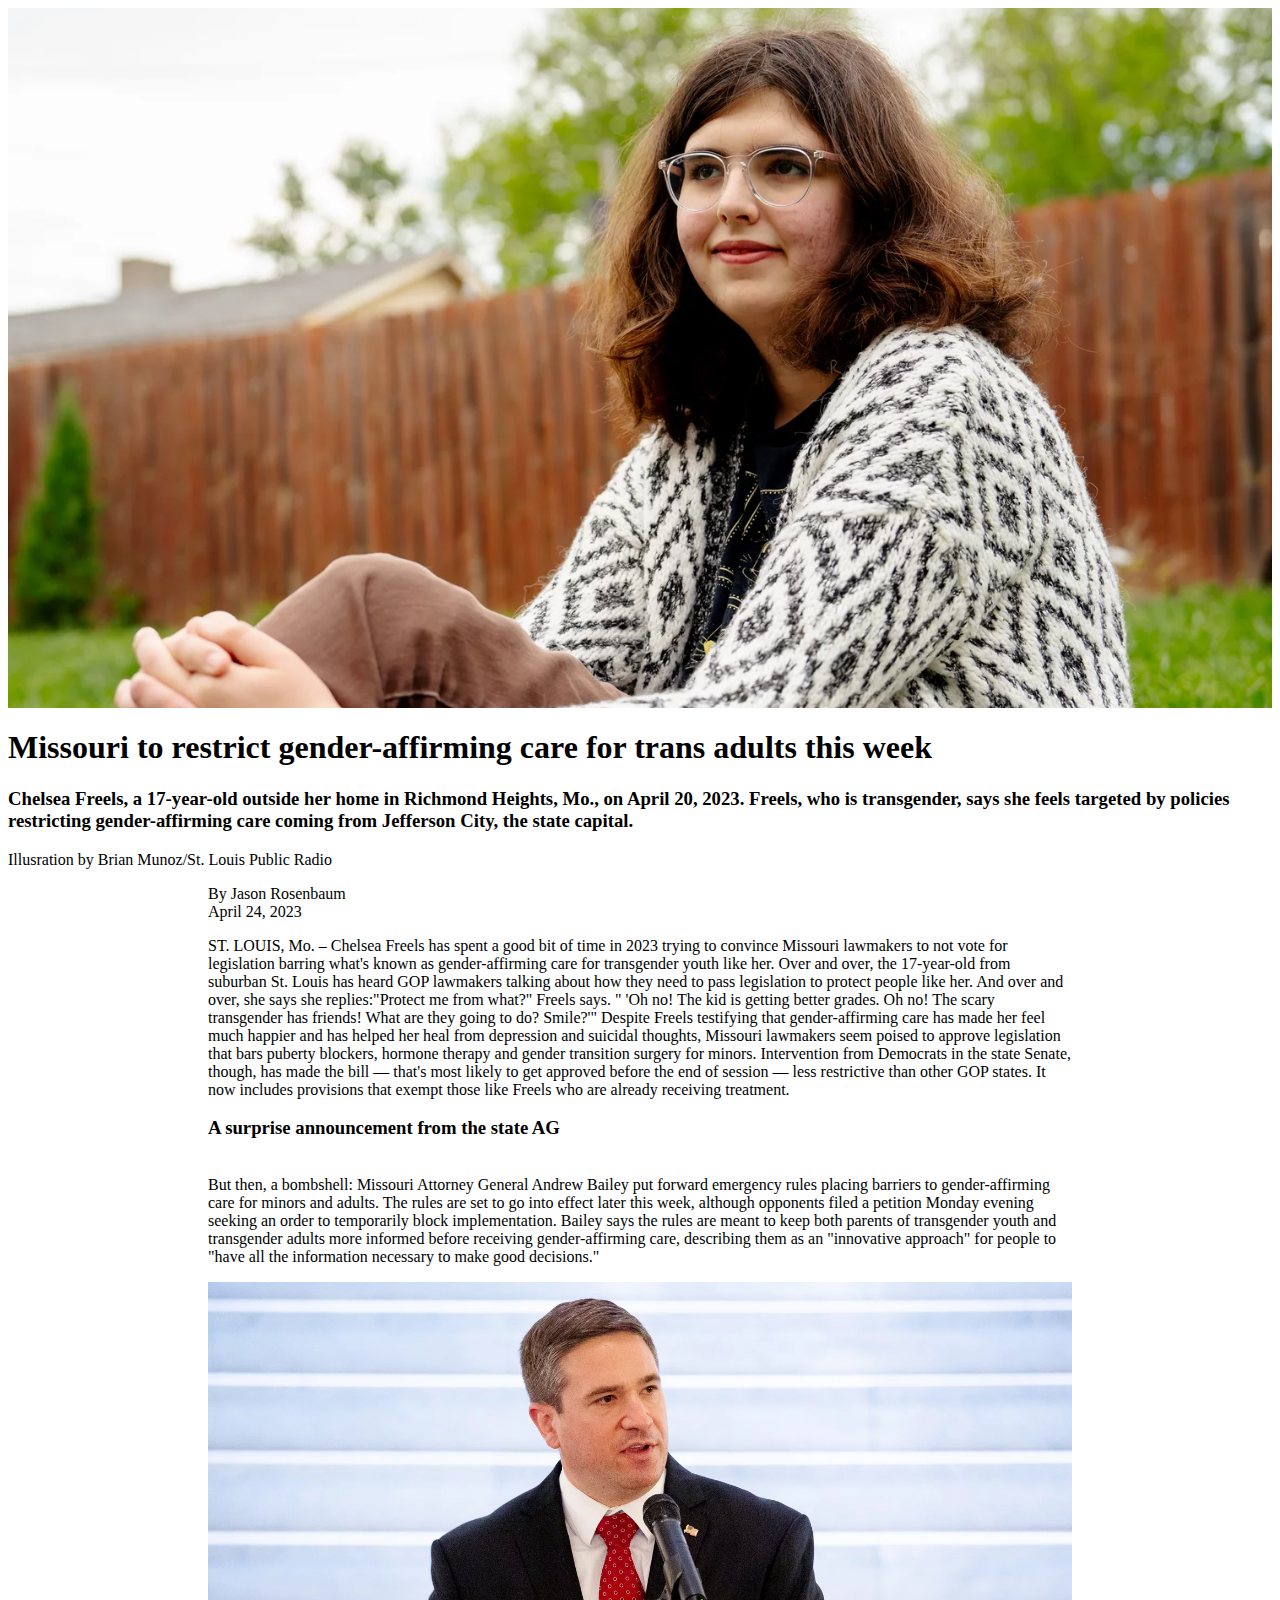
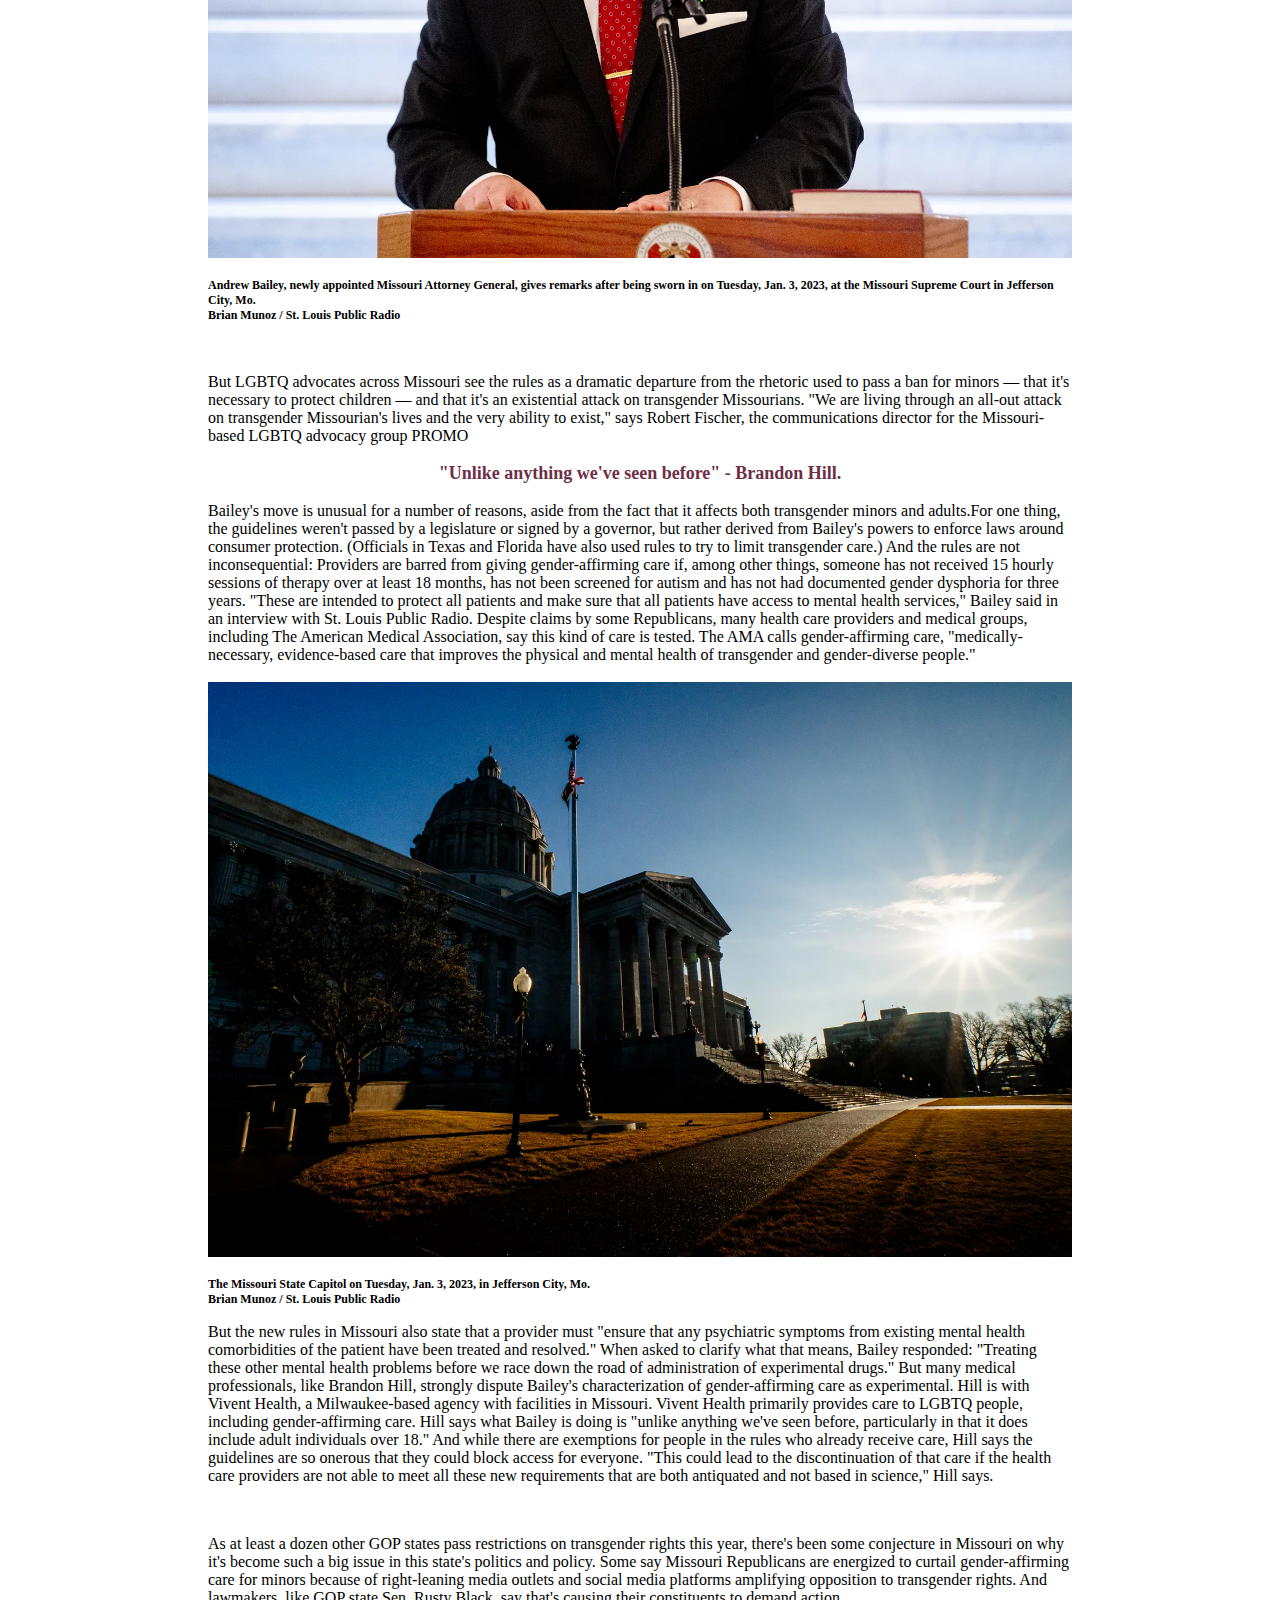
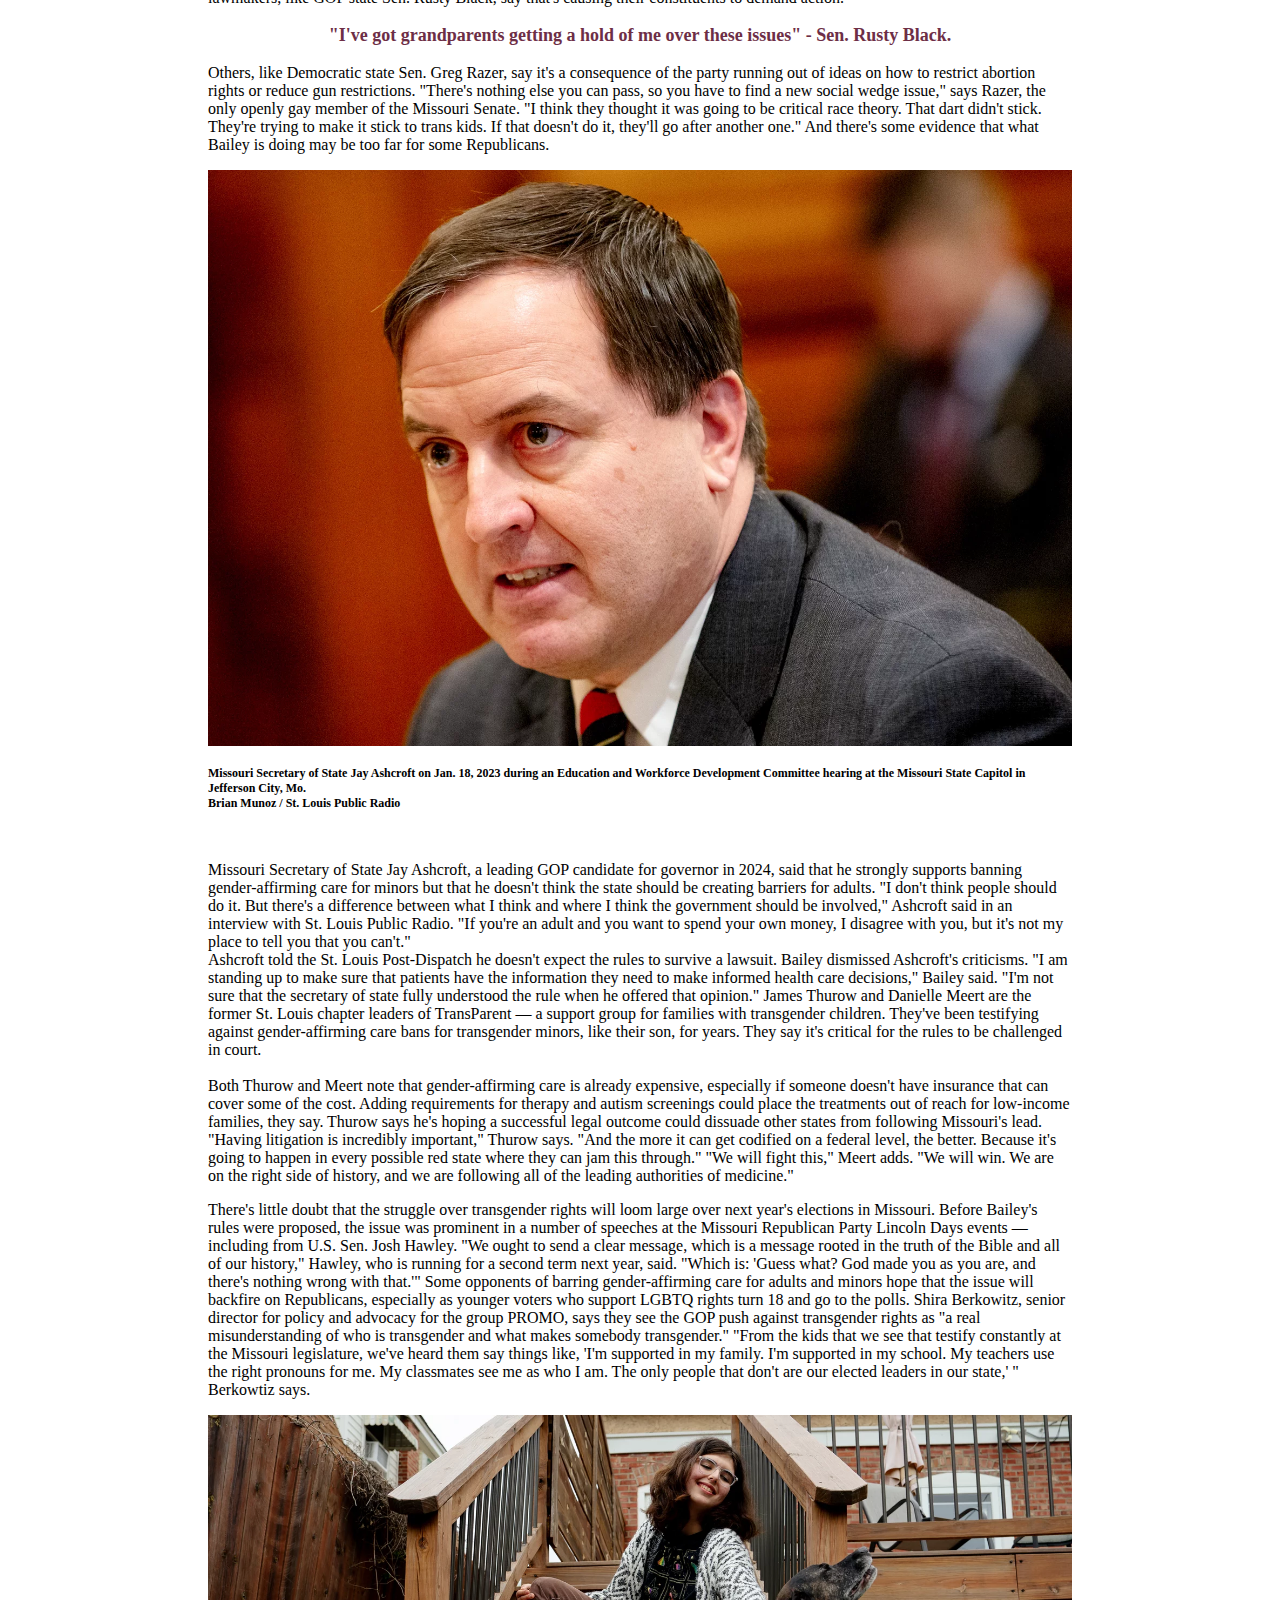
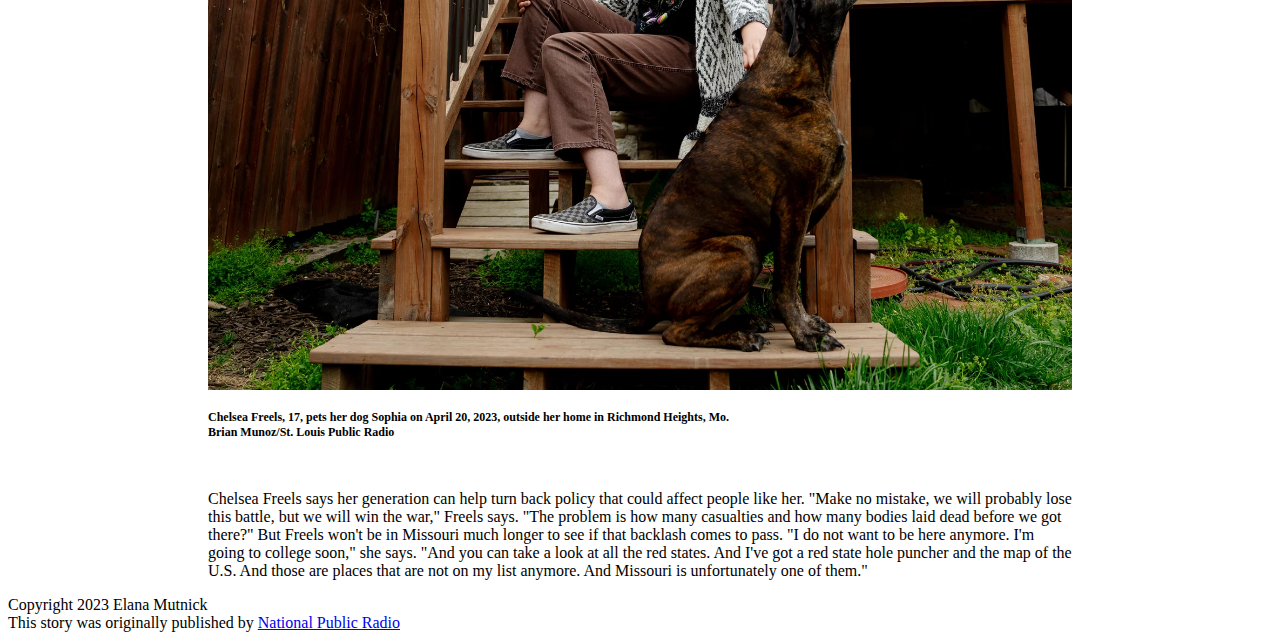
==== final-project/index.html @ 6f14ecc2 "final project" ====
<!DOCTYPE html>
<html lang="en">
    
<head>
<meta charset="utf-8">
<meta name="viewport" content="width=device-width, initial-scale=1, shrink-to-fit=no">
<meta name="description" content="Description here.">
    <title>Elana Mutnick Final Project</title>
    
<!-- Bootstrap CSS and JavaScript -->
<link href="https://cdn.jsdelivr.net/npm/bootstrap@5.0.1/dist/css/bootstrap.min.css" rel="stylesheet" integrity="sha384-+0n0xVW2eSR5OomGNYDnhzAbDsOXxcvSN1TPprVMTNDbiYZCxYbOOl7+AMvyTG2x" crossorigin="anonymous">
<script src="https://cdn.jsdelivr.net/npm/bootstrap@5.0.1/dist/js/bootstrap.bundle.min.js" integrity="sha384-gtEjrD/SeCtmISkJkNUaaKMoLD0//ElJ19smozuHV6z3Iehds+3Ulb9Bn9Plx0x4" crossorigin="anonymous"></script>
<link rel="stylesheet" href="https://cdn.jsdelivr.net/npm/bootstrap-icons@1.5.0/font/bootstrap-icons.css">

<!--Google font/s here-->
<link rel="preconnect" href="https://fonts.googleapis.com">
<link rel="preconnect" href="https://fonts.gstatic.com" crossorigin>
<link href="https://fonts.googleapis.com/css2?family=Montserrat:wght@300&display=swap" rel="stylesheet">
    
<link href="style.css" rel="stylesheet">	

</head>
    
<body>

<div class="container-fluid">
	<div class="col">
		<div class="parallax"></div>
		<div class="headline">
	<h1>Missouri to restrict gender-affirming care for trans adults this week</h1>
	<h3>Chelsea Freels, a 17-year-old outside her home in Richmond Heights, Mo., on April 20, 2023. Freels, who is transgender, says she feels targeted by policies restricting gender-affirming care coming from Jefferson City, the state capital.</h3>	
		</div>
		<p class="leadimagecaption">Illusration by Brian Munoz/St. Louis Public Radio</p>
	</div>
</div>
<div class="container content">
   <div class="row">
       <div class="col">
		   <p class="byline">By Jason Rosenbaum<br>April 24, 2023</p>
		   <p>ST. LOUIS, Mo. – Chelsea Freels has spent a good bit of time in 2023 trying to convince Missouri lawmakers to not vote for legislation barring what's known as gender-affirming care for transgender youth like her. Over and over, the 17-year-old from suburban St. Louis has heard GOP lawmakers talking about how they need to pass legislation to protect people like her. And over and over, she says she replies:"Protect me from what?" Freels says. " 'Oh no! The kid is getting better grades. Oh no! The scary transgender has friends! What are they going to do? Smile?'" Despite Freels testifying that gender-affirming care has made her feel much happier and has helped her heal from depression and suicidal thoughts, Missouri lawmakers seem poised to approve legislation that bars puberty blockers, hormone therapy and gender transition surgery for minors. Intervention from Democrats in the state Senate, though, has made the bill — that's most likely to get approved before the end of session — less restrictive than other GOP states. It now includes provisions that exempt those like Freels who are already receiving treatment.
		   </p>
		   <h3>A surprise announcement from the state AG</h3>
		   <p><br>But then, a bombshell: Missouri Attorney General Andrew Bailey put forward emergency rules placing barriers to gender-affirming care for minors and adults. The rules are set to go into effect later this week, although opponents filed a petition Monday evening seeking an order to temporarily block implementation. Bailey says the rules are meant to keep both parents of transgender youth and transgender adults more informed before receiving gender-affirming care, describing them as an "innovative approach" for people to "have all the information necessary to make good decisions."</p>
		   	<img src="andrew%20bailey.webp" alt="andrew bailey" class="andrewbailey">
			<h4>Andrew Bailey, newly appointed Missouri Attorney General, gives remarks after being sworn in on Tuesday, Jan. 3, 2023, at the Missouri Supreme Court in Jefferson City, Mo.<br>Brian Munoz / St. Louis Public Radio</h4>
		   <br>
		   <p>
		   But LGBTQ advocates across Missouri see the rules as a dramatic departure from the rhetoric used to pass a ban for minors — that it's necessary to protect children — and that it's an existential attack on transgender Missourians. "We are living through an all-out attack on transgender Missourian's lives and the very ability to exist," says Robert Fischer, the communications director for the Missouri-based LGBTQ advocacy group PROMO</p>
	   </div>
	</div>
	<div class="row">
		<div class="col-sm-8">
			<p class="pullquote">
				"Unlike anything we've seen before" - Brandon Hill.
			</p>
		</div>
	</div>
	<div class="row">
	<div class="col">
			Bailey's move is unusual for a number of reasons, aside from the fact that it affects both transgender minors and adults.For one thing, the guidelines weren't passed by a legislature or signed by a governor, but rather derived from Bailey's powers to enforce laws around consumer protection. (Officials in Texas and Florida have also used rules to try to limit transgender care.) And the rules are not inconsequential: Providers are barred from giving gender-affirming care if, among other things, someone has not received 15 hourly sessions of therapy over at least 18 months, has not been screened for autism and has not had documented gender dysphoria for three years. "These are intended to protect all patients and make sure that all patients have access to mental health services," Bailey said in an interview with St. Louis Public Radio. Despite claims by some Republicans, many health care providers and medical groups, including The American Medical Association, say this kind of care is tested. The AMA calls gender-affirming care, "medically-necessary, evidence-based care that improves the physical and mental health of transgender and gender-diverse people."<br><br>
		   	<img src="Missouri%20state%20capital.webp" alt="state capital" class="statecapital">
		   <h4>
			  The Missouri State Capitol on Tuesday, Jan. 3, 2023, in Jefferson City, Mo.<br>Brian Munoz / St. Louis Public Radio
		   </h4>
		   	<p>
		   But the new rules in Missouri also state that a provider must "ensure that any psychiatric symptoms from existing mental health comorbidities of the patient have been treated and resolved." When asked to clarify what that means, Bailey responded: "Treating these other mental health problems before we race down the road of administration of experimental drugs." But many medical professionals, like Brandon Hill, strongly dispute Bailey's characterization of gender-affirming care as experimental. Hill is with Vivent Health, a Milwaukee-based agency with facilities in Missouri. Vivent Health primarily provides care to LGBTQ people, including gender-affirming care. Hill says what Bailey is doing is "unlike anything we've seen before, particularly in that it does include adult individuals over 18." And while there are exemptions for people in the rules who already receive care, Hill says the guidelines are so onerous that they could block access for everyone. "This could lead to the discontinuation of that care if the health care providers are not able to meet all these new requirements that are both antiquated and not based in science," Hill says.
		   </p>
		   <br>
		   <p>
		   As at least a dozen other GOP states pass restrictions on transgender rights this year, there's been some conjecture in Missouri on why it's become such a big issue in this state's politics and policy. Some say Missouri Republicans are energized to curtail gender-affirming care for minors because of right-leaning media outlets and social media platforms amplifying opposition to transgender rights. And lawmakers, like GOP state Sen. Rusty Black, say that's causing their constituents to demand action.
		   </p>
		</div>
	</div>
		   <div class="row">
				<div class="col-sm-8">
					<p class="pullquote">
						"I've got grandparents getting a hold of me over these issues" - Sen. Rusty Black.
					</p>
				</div>
			</div>
	<div class="row">
	<div class="col">
		   <p>Others, like Democratic state Sen. Greg Razer, say it's a consequence of the party running out of ideas on how to restrict abortion rights or reduce gun restrictions. "There's nothing else you can pass, so you have to find a new social wedge issue," says Razer, the only openly gay member of the Missouri Senate. "I think they thought it was going to be critical race theory. That dart didn't stick. They're trying to make it stick to trans kids. If that doesn't do it, they'll go after another one." And there's some evidence that what Bailey is doing may be too far for some Republicans.</p>
		   	<img src="secretary%20of%20state.webp" alt="secretary of state" class="secretaryofstate">
		   <h4>
			  Missouri Secretary of State Jay Ashcroft on Jan. 18, 2023 during an Education and Workforce Development Committee hearing at the Missouri State Capitol in Jefferson City, Mo. <br>Brian Munoz / St. Louis Public Radio</h4>
		   <br>
			   <p>
				   Missouri Secretary of State Jay Ashcroft, a leading GOP candidate for governor in 2024, said that he strongly supports banning gender-affirming care for minors but that he doesn't think the state should be creating barriers for adults.

"I don't think people should do it. But there's a difference between what I think and where I think the government should be involved," Ashcroft said in an interview with St. Louis Public Radio. "If you're an adult and you want to spend your own money, I disagree with you, but it's not my place to tell you that you can't."<br>

Ashcroft told the St. Louis Post-Dispatch he doesn't expect the rules to survive a lawsuit. Bailey dismissed Ashcroft's criticisms.

"I am standing up to make sure that patients have the information they need to make informed health care decisions," Bailey said. "I'm not sure that the secretary of state fully understood the rule when he offered that opinion."

James Thurow and Danielle Meert are the former St. Louis chapter leaders of TransParent — a support group for families with transgender children. They've been testifying against gender-affirming care bans for transgender minors, like their son, for years. They say it's critical for the rules to be challenged in court. <br><br>Both Thurow and Meert note that gender-affirming care is already expensive, especially if someone doesn't have insurance that can cover some of the cost. Adding requirements for therapy and autism screenings could place the treatments out of reach for low-income families, they say.

Thurow says he's hoping a successful legal outcome could dissuade other states from following Missouri's lead.

"Having litigation is incredibly important," Thurow says. "And the more it can get codified on a federal level, the better. Because it's going to happen in every possible red state where they can jam this through."

"We will fight this," Meert adds. "We will win. We are on the right side of history, and we are following all of the leading authorities of medicine."	   
			   </p>
		   <div class="flourish-embed" data-src="story/1906263"><script src="https://public.flourish.studio/resources/embed.js"></script></div>
		   
		   <p>There's little doubt that the struggle over transgender rights will loom large over next year's elections in Missouri. Before Bailey's rules were proposed, the issue was prominent in a number of speeches at the Missouri Republican Party Lincoln Days events — including from U.S. Sen. Josh Hawley.

"We ought to send a clear message, which is a message rooted in the truth of the Bible and all of our history," Hawley, who is running for a second term next year, said. "Which is: 'Guess what? God made you as you are, and there's nothing wrong with that.'"

Some opponents of barring gender-affirming care for adults and minors hope that the issue will backfire on Republicans, especially as younger voters who support LGBTQ rights turn 18 and go to the polls.

Shira Berkowitz, senior director for policy and advocacy for the group PROMO, says they see the GOP push against transgender rights as "a real misunderstanding of who is transgender and what makes somebody transgender."

"From the kids that we see that testify constantly at the Missouri legislature, we've heard them say things like, 'I'm supported in my family. I'm supported in my school. My teachers use the right pronouns for me. My classmates see me as who I am. The only people that don't are our elected leaders in our state,' " Berkowtiz says.</p>
		   <img src="final%20photo.webp" alt="final photo" class="finalphoto">
		   <h4>
			  Chelsea Freels, 17, pets her dog Sophia on April 20, 2023, outside her home in Richmond Heights, Mo.<br>Brian Munoz/St. Louis Public Radio</h4>
		   <br>
		 <p>Chelsea Freels says her generation can help turn back policy that could affect people like her.

"Make no mistake, we will probably lose this battle, but we will win the war," Freels says. "The problem is how many casualties and how many bodies laid dead before we got there?"

But Freels won't be in Missouri much longer to see if that backlash comes to pass.

"I do not want to be here anymore. I'm going to college soon," she says. "And you can take a look at all the red states. And I've got a red state hole puncher and the map of the U.S. And those are places that are not on my list anymore. And Missouri is unfortunately one of them."</p>
		</div>
	</div>
	</div>
    <div class="container-fluid">
		<div class="row">
			<div class="footer">
				Copyright 2023 Elana Mutnick
				<br>
				This story was originally published by <a href="https://www.npr.org/2023/04/24/1171293057/missouri-attorney-general-transgender-adults-gender-affirming-health-care">National Public Radio</a>
			</div>
		</div>   
	</div>
	
</body>
    
</html>
---- final-project/style.css ----
h3 {
	font-weight:bold;
}
h4 {
	font-size: 12px;
}
.pullquote {
	font-size:18px;
	color:#6D2E46;
	text-align: center;
	font-weight:bold;
}
img {
	width:100%;
}
.content {
	padding:0px 200px 0px 200px;
}
.parallax {
  background-image: url(lead.webp);
  min-height: 700px;
  background-attachment: fixed;
  background-position: center;
  background-repeat: no-repeat;
  background-size: cover;
}
.headline {
	background:rgba(0, 213, 226, 0);
}
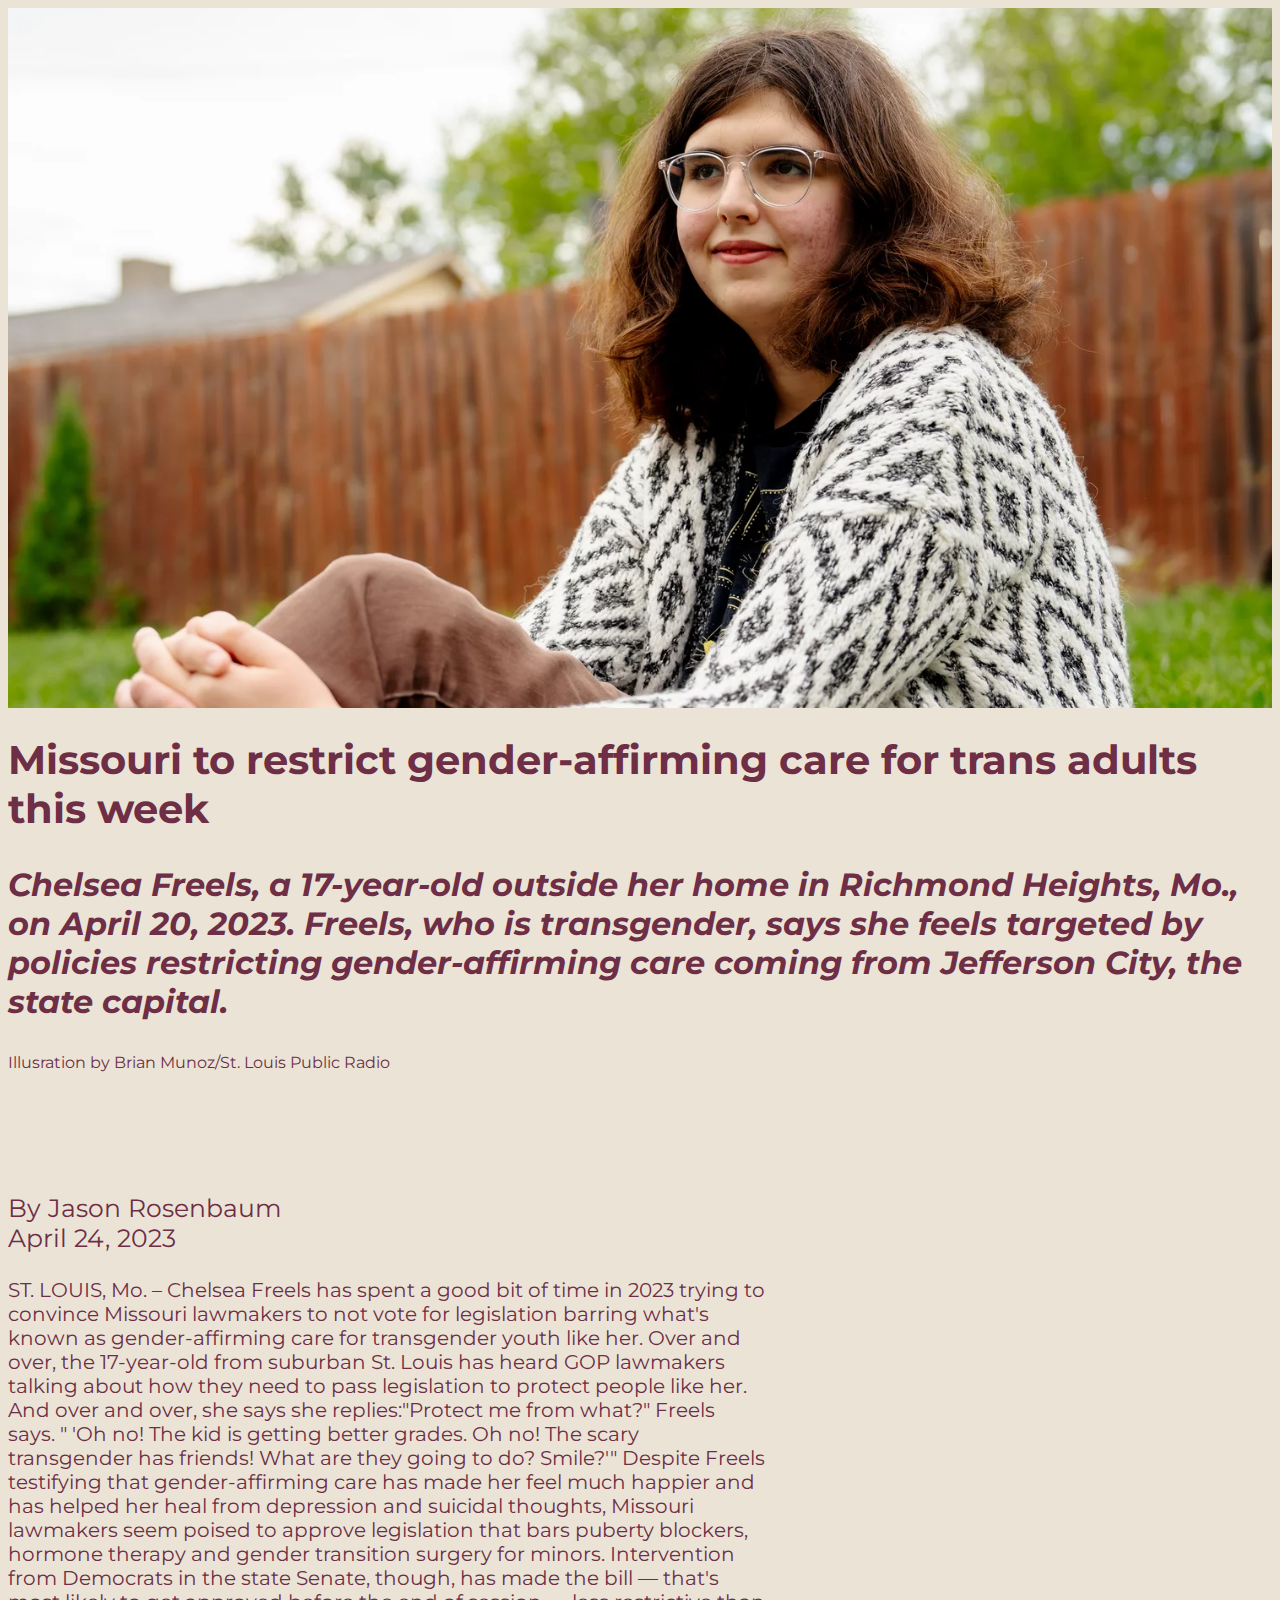
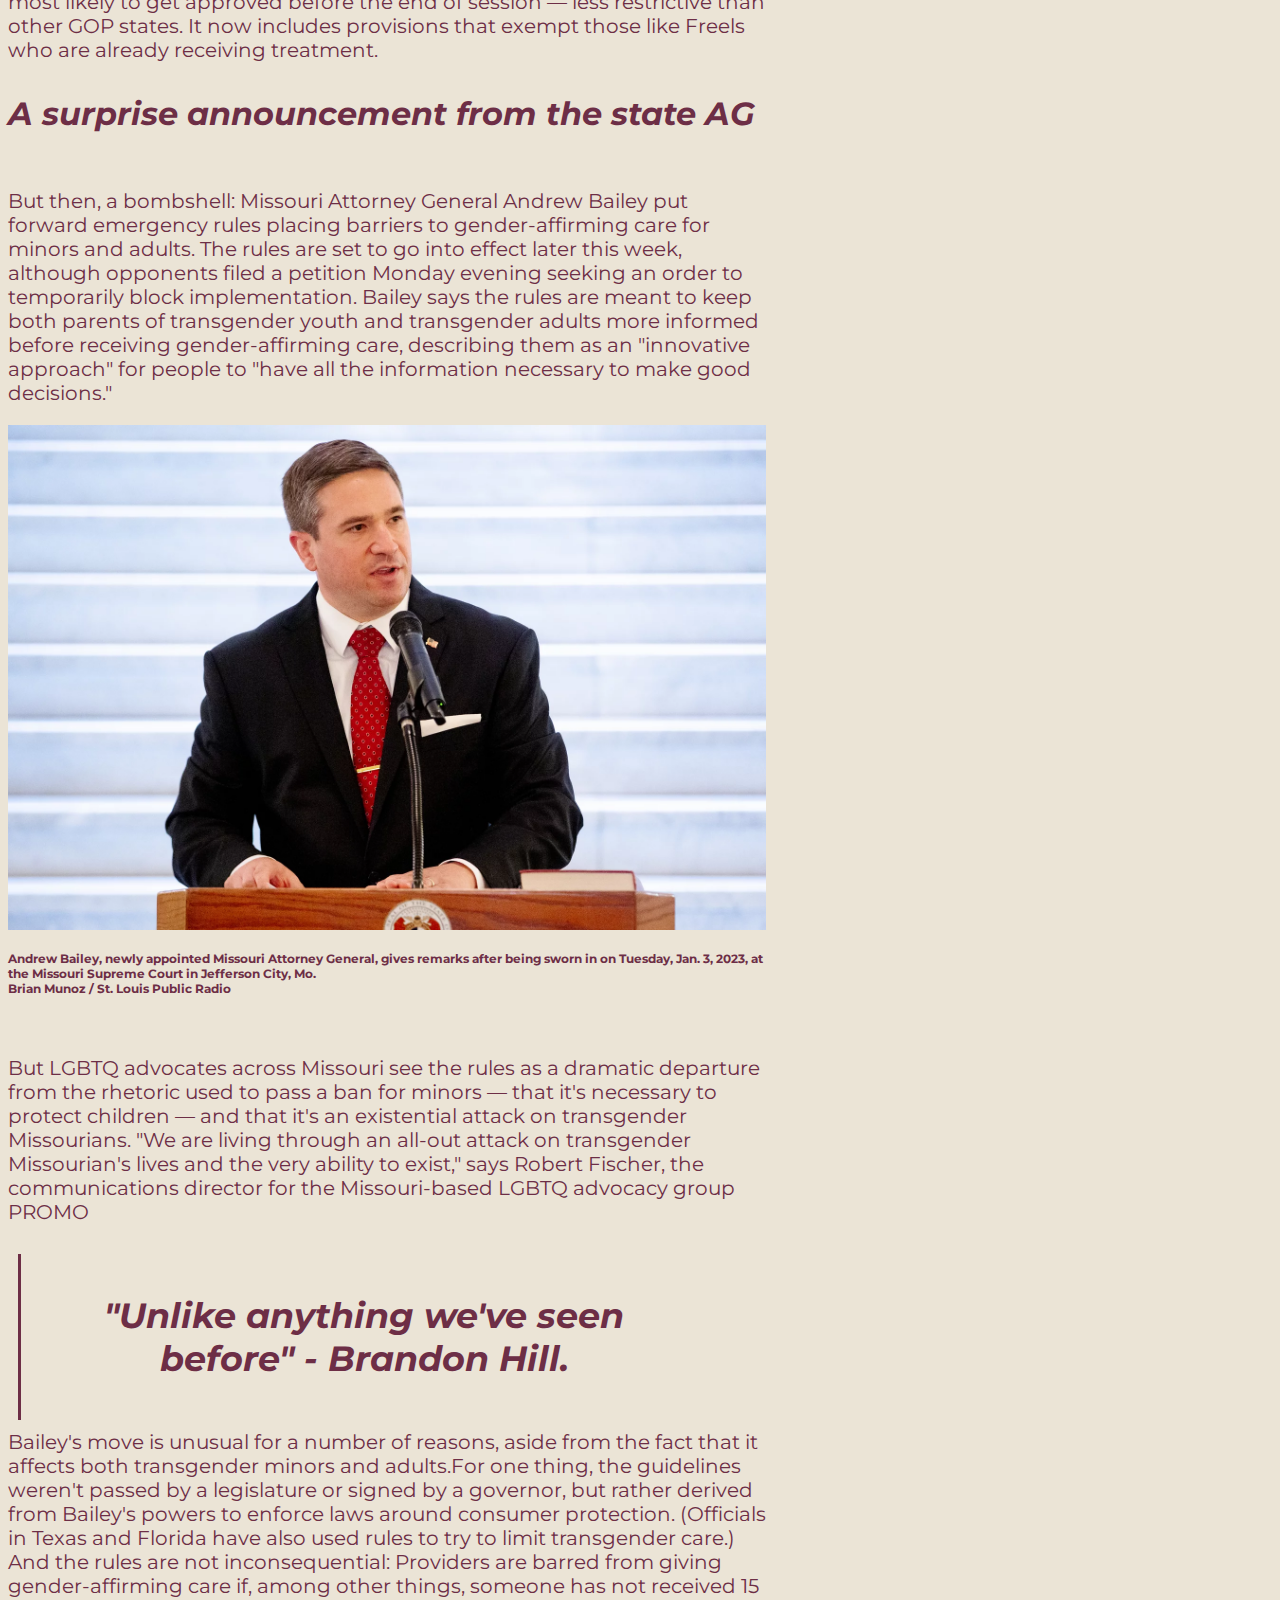
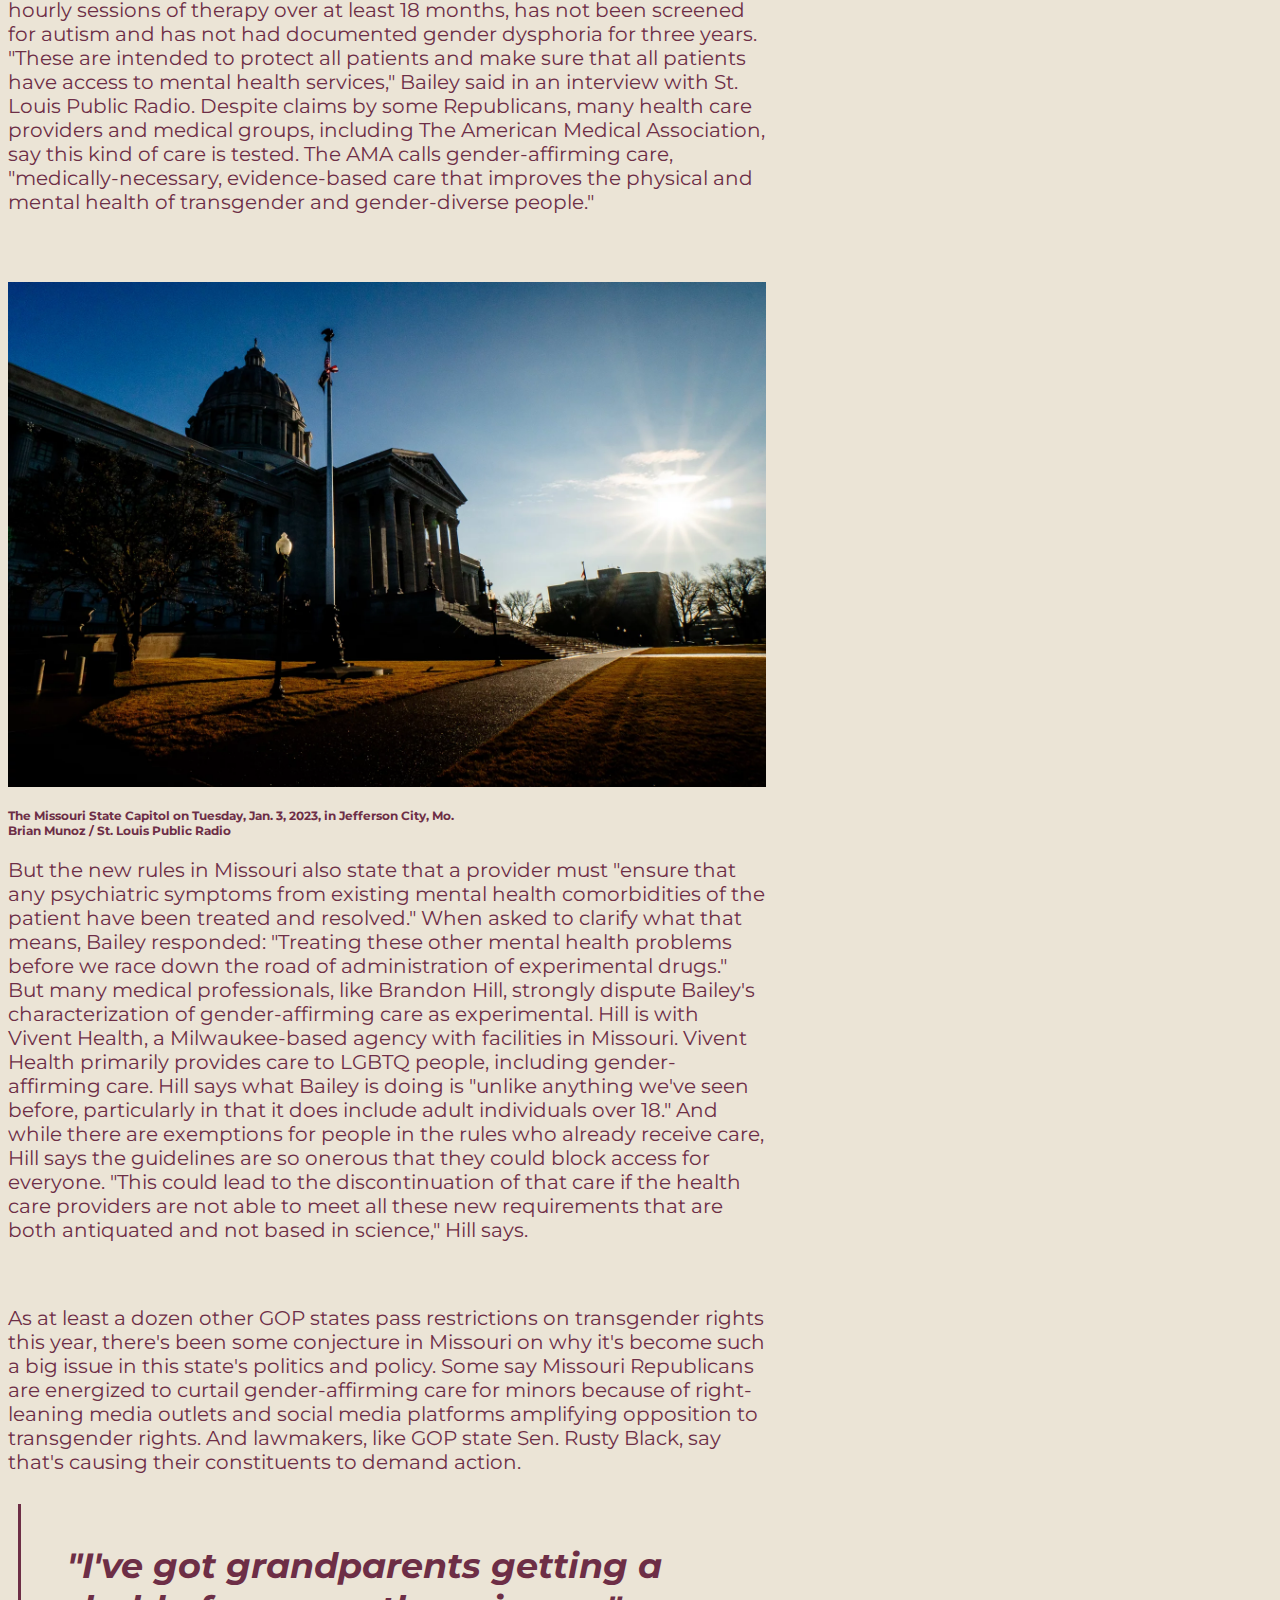
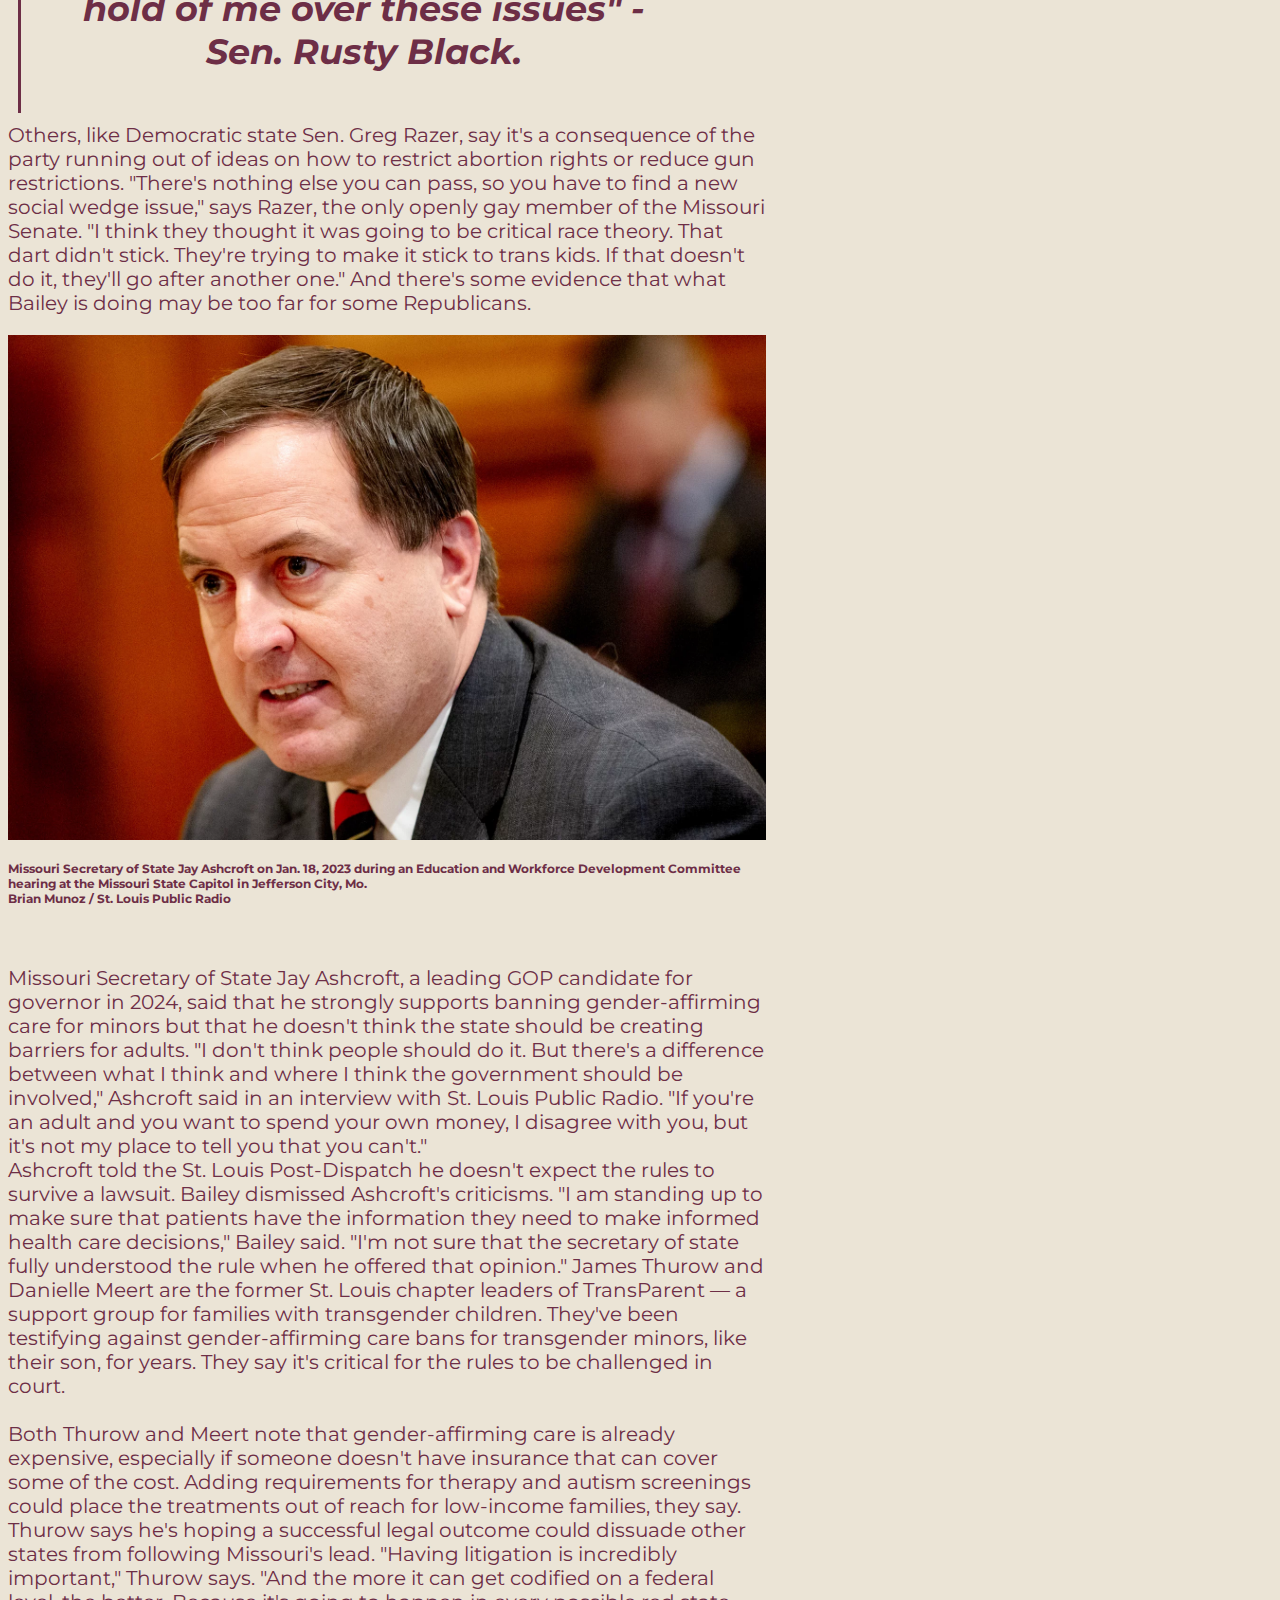
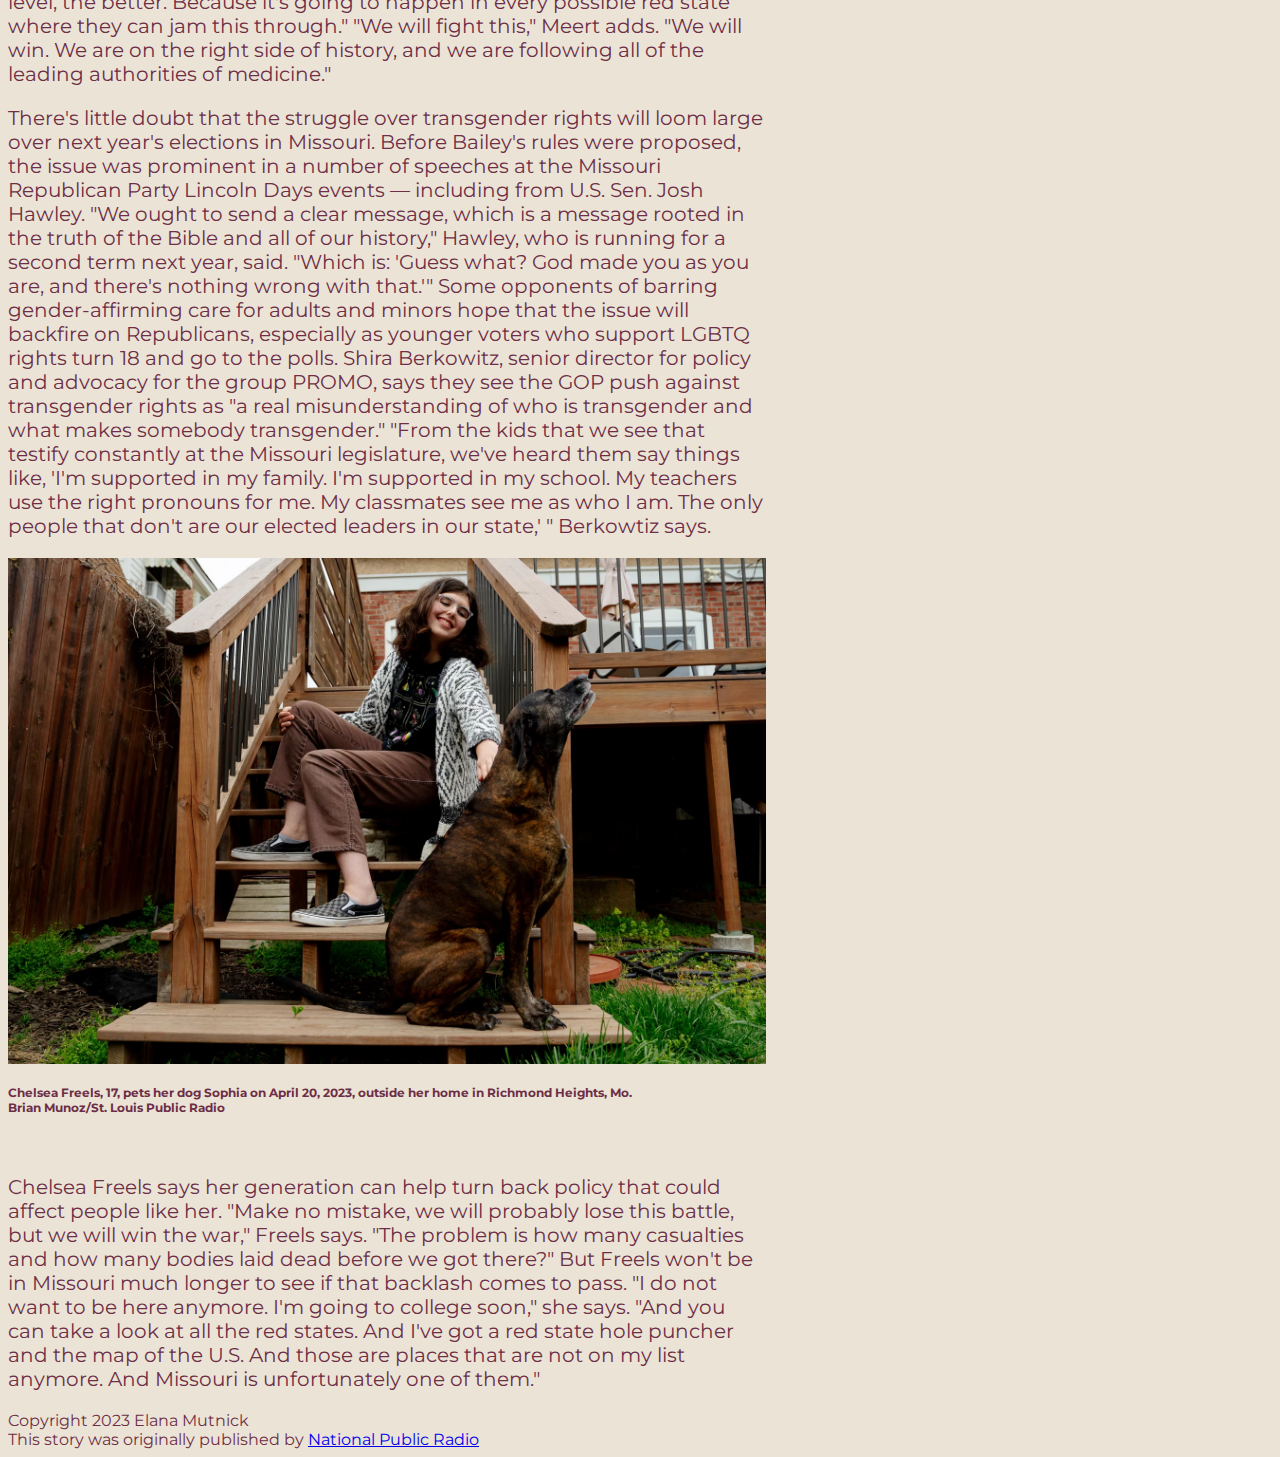
==== commit b654c13e: "final project" ====
--- a/final-project/index.html
+++ b/final-project/index.html
@@ -4,7 +4,7 @@
 <head>
 <meta charset="utf-8">
 <meta name="viewport" content="width=device-width, initial-scale=1, shrink-to-fit=no">
-<meta name="description" content="Description here.">
+<meta name="description" content="This story is about the state of Missouri restricting gender-affirming care for transgender adults, and how people feel about this. Seventeen year old Chelsea Freels says she feels targeted by policies restricting gender-affirming care and is nervous about these policies. The story is not to get people to turn back policy, but highlight the problem and get poeple to work together to share their views and hear their  voice.">
     <title>Elana Mutnick Final Project</title>
     
 <!-- Bootstrap CSS and JavaScript -->
@@ -15,7 +15,7 @@
 <!--Google font/s here-->
 <link rel="preconnect" href="https://fonts.googleapis.com">
 <link rel="preconnect" href="https://fonts.gstatic.com" crossorigin>
-<link href="https://fonts.googleapis.com/css2?family=Montserrat:wght@300&display=swap" rel="stylesheet">
+<link href="https://fonts.googleapis.com/css2?family=Montserrat&display=swap" rel="stylesheet">
     
 <link href="style.css" rel="stylesheet">	
 
@@ -25,6 +25,7 @@
 
 <div class="container-fluid">
 	<div class="col">
+		<div class="row">
 		<div class="parallax"></div>
 		<div class="headline">
 	<h1>Missouri to restrict gender-affirming care for trans adults this week</h1>
@@ -57,7 +58,7 @@
 	</div>
 	<div class="row">
 	<div class="col">
-			Bailey's move is unusual for a number of reasons, aside from the fact that it affects both transgender minors and adults.For one thing, the guidelines weren't passed by a legislature or signed by a governor, but rather derived from Bailey's powers to enforce laws around consumer protection. (Officials in Texas and Florida have also used rules to try to limit transgender care.) And the rules are not inconsequential: Providers are barred from giving gender-affirming care if, among other things, someone has not received 15 hourly sessions of therapy over at least 18 months, has not been screened for autism and has not had documented gender dysphoria for three years. "These are intended to protect all patients and make sure that all patients have access to mental health services," Bailey said in an interview with St. Louis Public Radio. Despite claims by some Republicans, many health care providers and medical groups, including The American Medical Association, say this kind of care is tested. The AMA calls gender-affirming care, "medically-necessary, evidence-based care that improves the physical and mental health of transgender and gender-diverse people."<br><br>
+			<p>Bailey's move is unusual for a number of reasons, aside from the fact that it affects both transgender minors and adults.For one thing, the guidelines weren't passed by a legislature or signed by a governor, but rather derived from Bailey's powers to enforce laws around consumer protection. (Officials in Texas and Florida have also used rules to try to limit transgender care.) And the rules are not inconsequential: Providers are barred from giving gender-affirming care if, among other things, someone has not received 15 hourly sessions of therapy over at least 18 months, has not been screened for autism and has not had documented gender dysphoria for three years. "These are intended to protect all patients and make sure that all patients have access to mental health services," Bailey said in an interview with St. Louis Public Radio. Despite claims by some Republicans, many health care providers and medical groups, including The American Medical Association, say this kind of care is tested. The AMA calls gender-affirming care, "medically-necessary, evidence-based care that improves the physical and mental health of transgender and gender-diverse people."<p></p><br><br>
 		   	<img src="Missouri%20state%20capital.webp" alt="state capital" class="statecapital">
 		   <h4>
 			  The Missouri State Capitol on Tuesday, Jan. 3, 2023, in Jefferson City, Mo.<br>Brian Munoz / St. Louis Public Radio
@@ -136,7 +137,7 @@
 			</div>
 		</div>   
 	</div>
-	
+</div>
 </body>
     
 </html>--- a/final-project/style.css
+++ b/final-project/style.css
@@ -1,21 +1,58 @@
+@media {
+
+h1 {
+	color:#6D2E46;
+	font-size: 40px;
+	font-family: 'Montserrat', sans-serif;
+	font-weight: bold;
+}
+	
 h3 {
-	font-weight:bold;
+	color:#6D2E46;
+	font-style: italic;
+	font-family: 'Montserrat', sans-serif;
+	font-weight: bold;
+	font-size: 32px;
+
 }
 h4 {
 	font-size: 12px;
+	color:#6D2E46;
+	font-family: 'Montserrat', sans-serif;
+	font-weight: bold;
+
 }
+
+	
 .pullquote {
-	font-size:18px;
+	font-size:35px;
 	color:#6D2E46;
 	text-align: center;
 	font-weight:bold;
+	font-family: 'Montserrat', sans-serif;
+	font-style: oblique;
+	padding: 40px 40px 40px 40px;
+	margin: 10px 0px 10px 10px;
+	border-left: 3px solid #6D2E46;
+	width: 100%;
+	float:none;
 }
+	
+	
 img {
 	width:100%;
 }
 .content {
-	padding:0px 200px 0px 200px;
+	width:100%;
+	font-size:20px;
+	padding:80px 0px 0px 0px;
+	font-family: 'Montserrat', sans-serif;
 }
+	
+.byline {
+	font-size:25px;	
+}
+	
 .parallax {
   background-image: url(lead.webp);
   min-height: 700px;
@@ -26,4 +63,45 @@
 }
 .headline {
 	background:rgba(0, 213, 226, 0);
+	font-family: 'Montserrat', sans-serif;
+}
+
+p {
+	color:#6D2E46;
+	font-family: 'Montserrat', sans-serif;
+}
+
+body {
+	background-color:#EBE4D6;	
+}
+
+.footer{
+	color:#6D2E46;
+	font-family: 'Montserrat', sans-serif;
+	
+}
+	
+}
+
+@media (min-width:576px) {
+.content {
+	width:80%;
+}
+.pullquote {
+	width: 80%;
+	float: left;	
+}
+	
+}
+
+@media (min-width:992px) {
+	.content {
+	width:50%;
+	}
+}
+
+@media (min-width:1200px) {
+	.content {
+	width:60%;
+	}
 }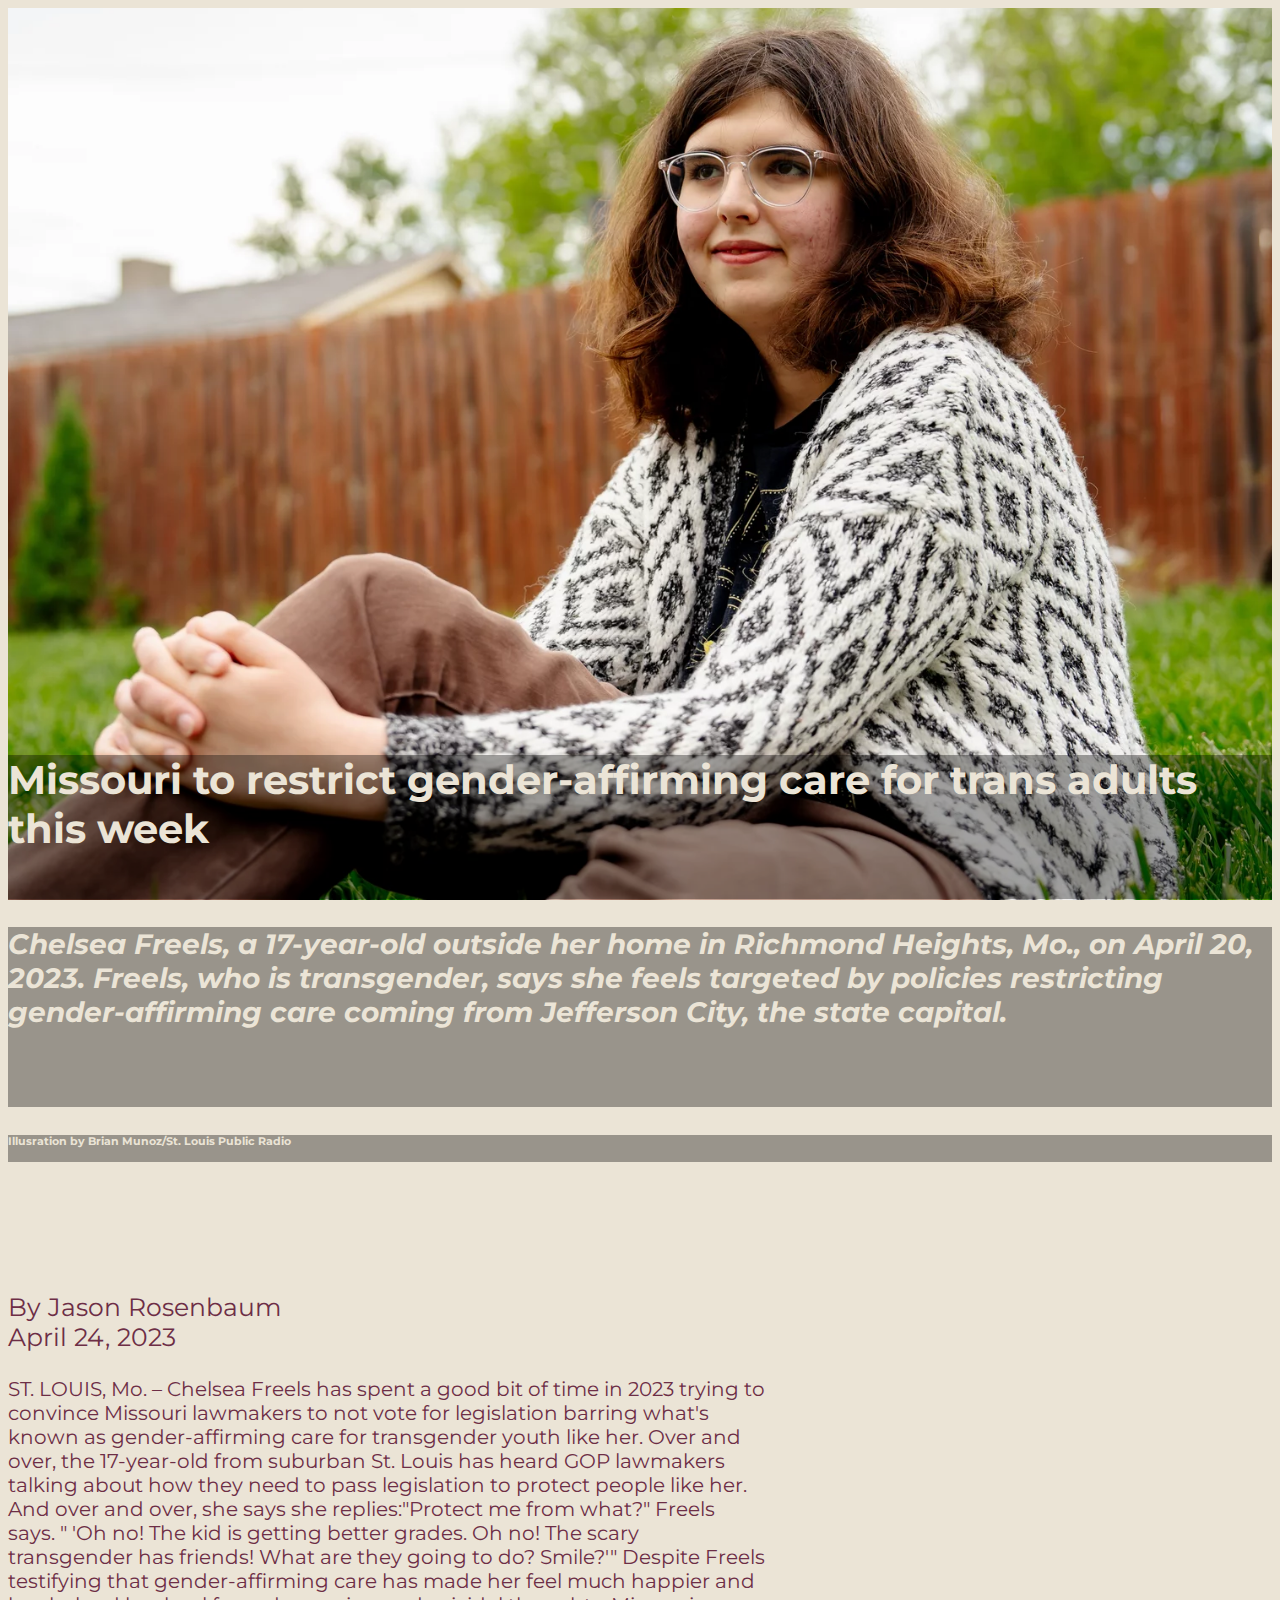
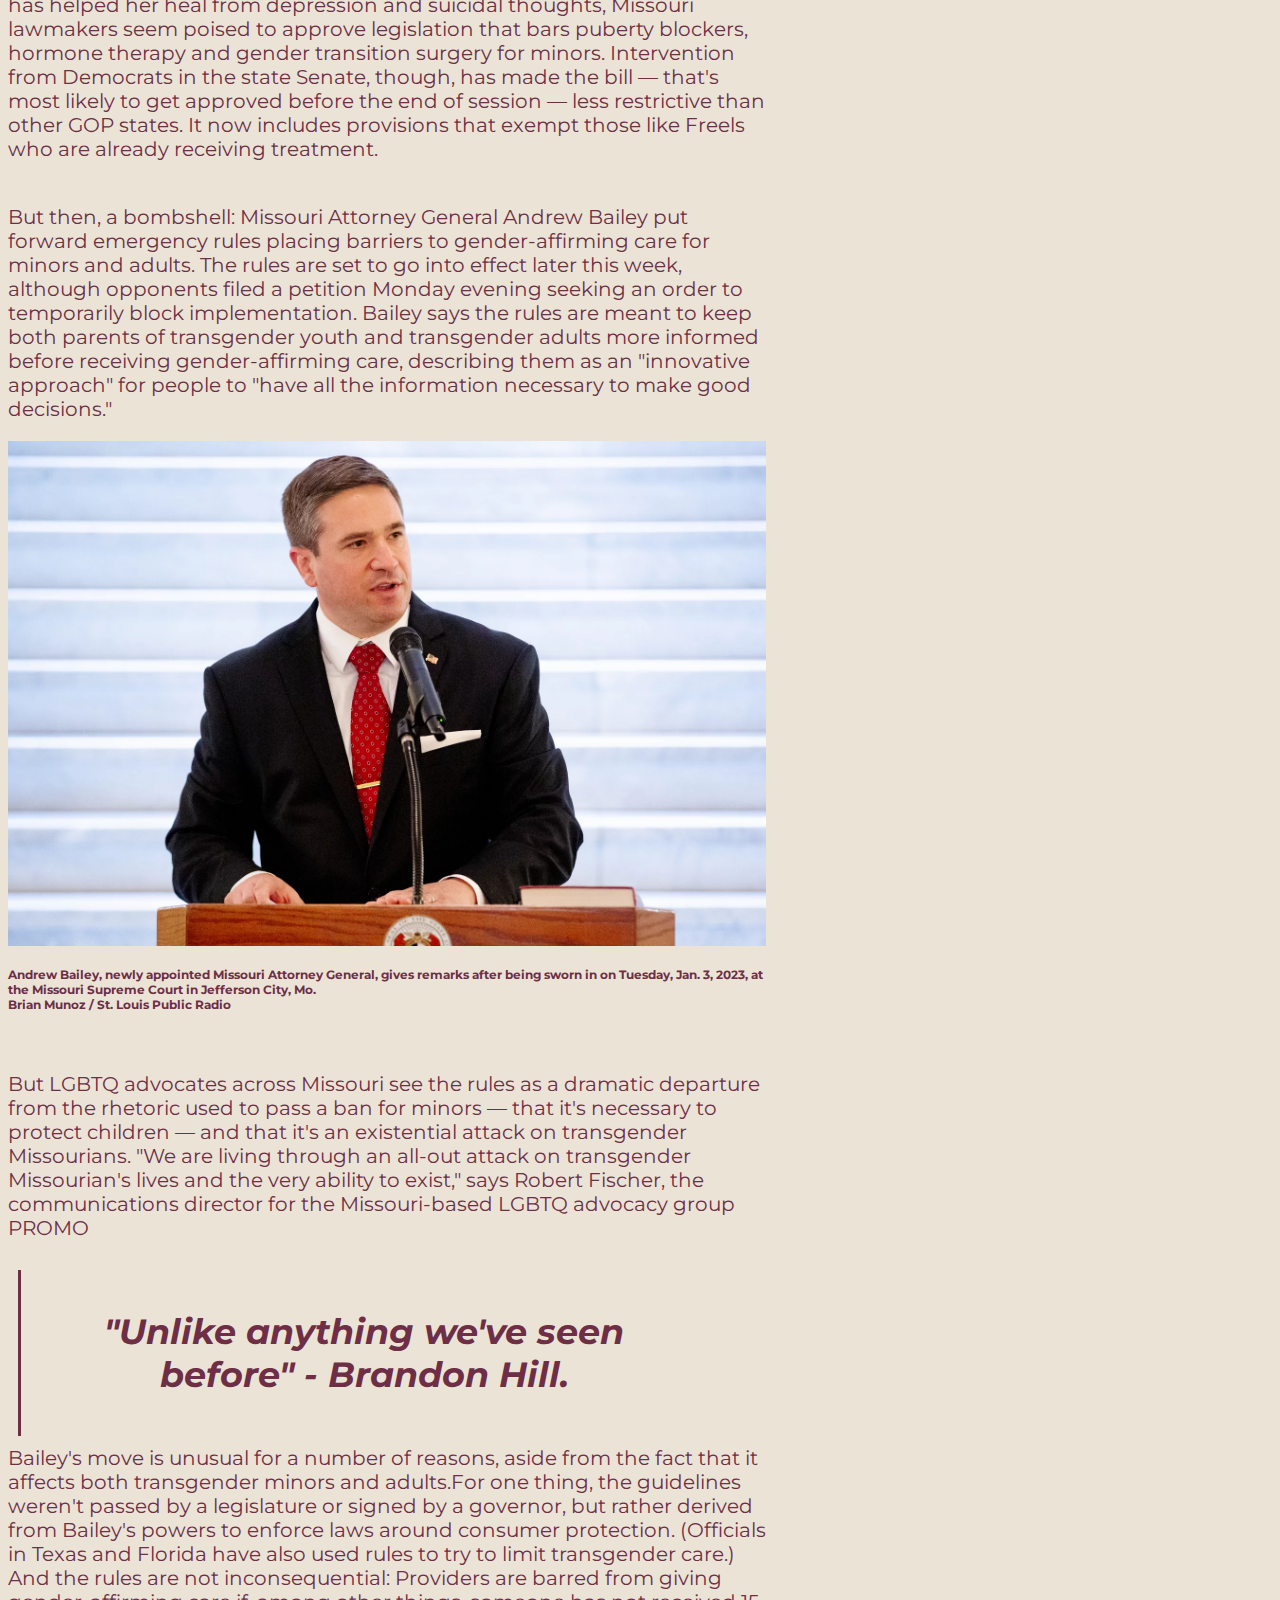
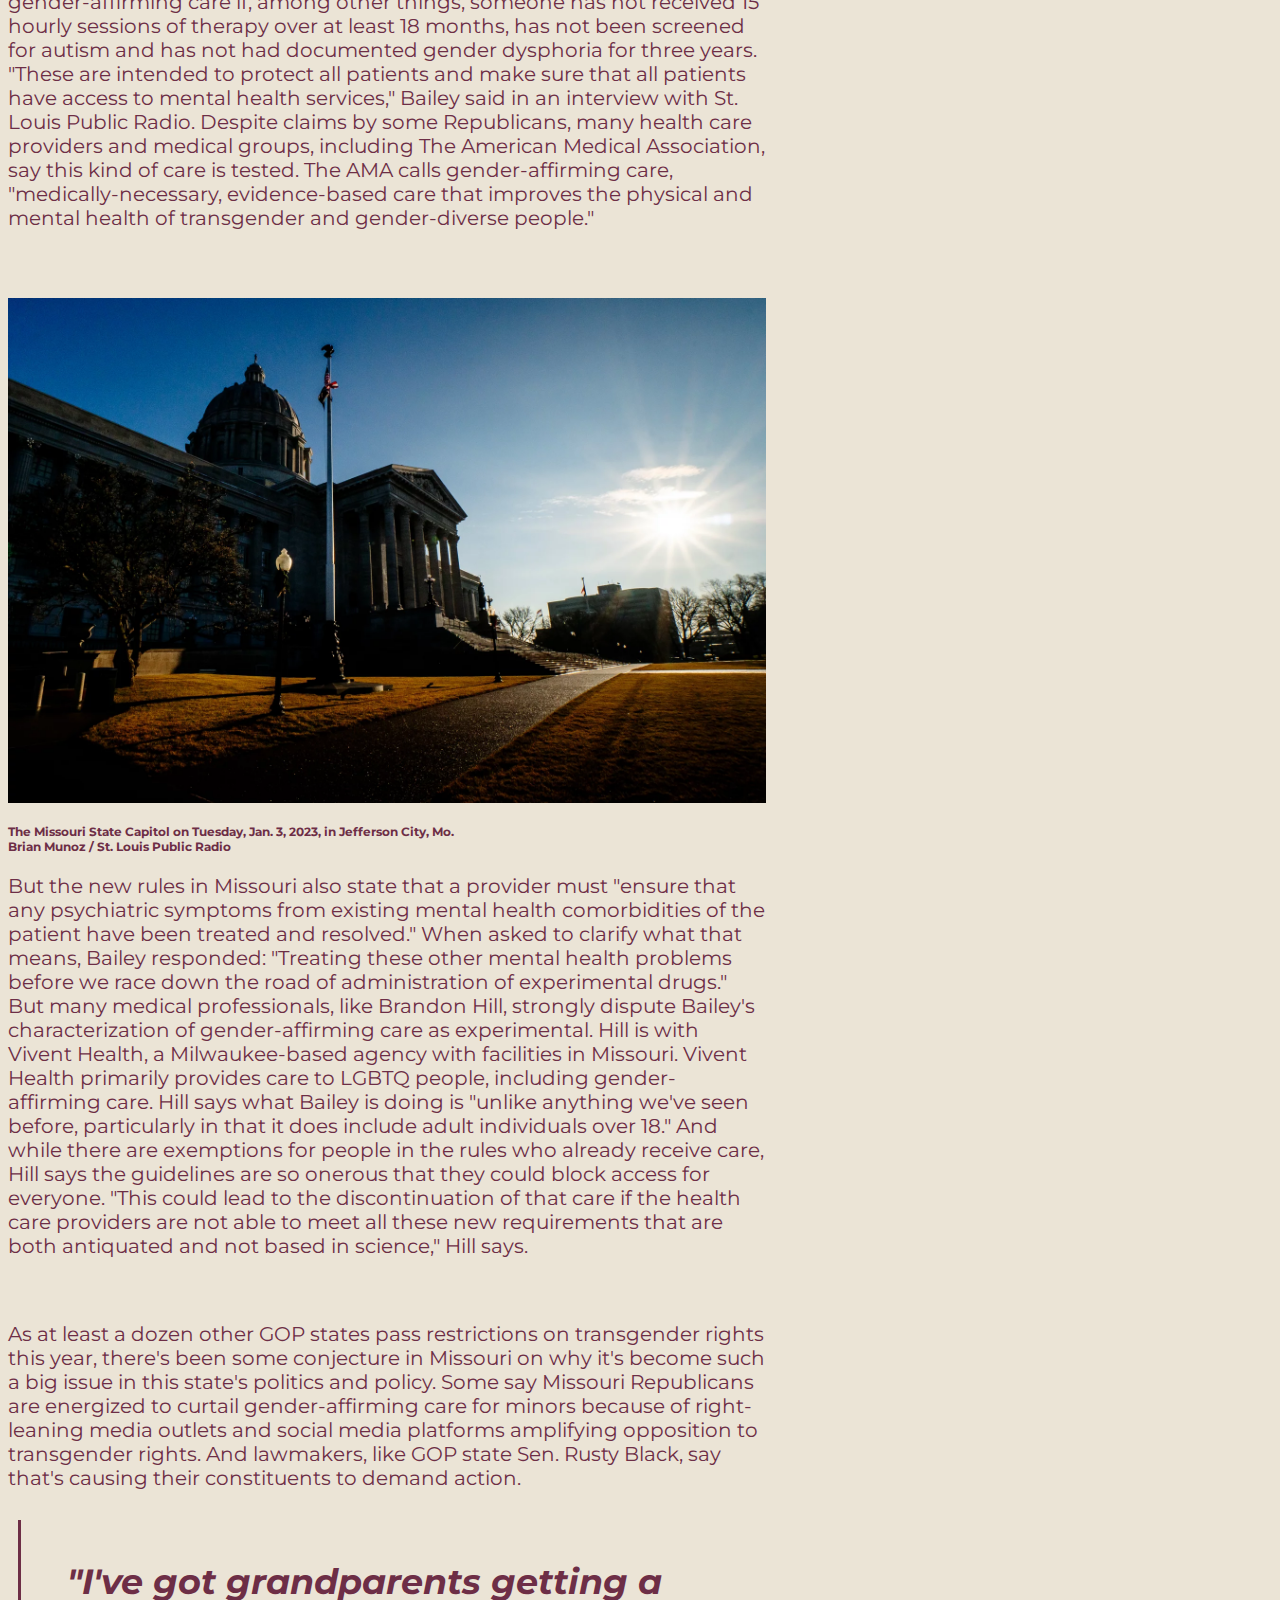
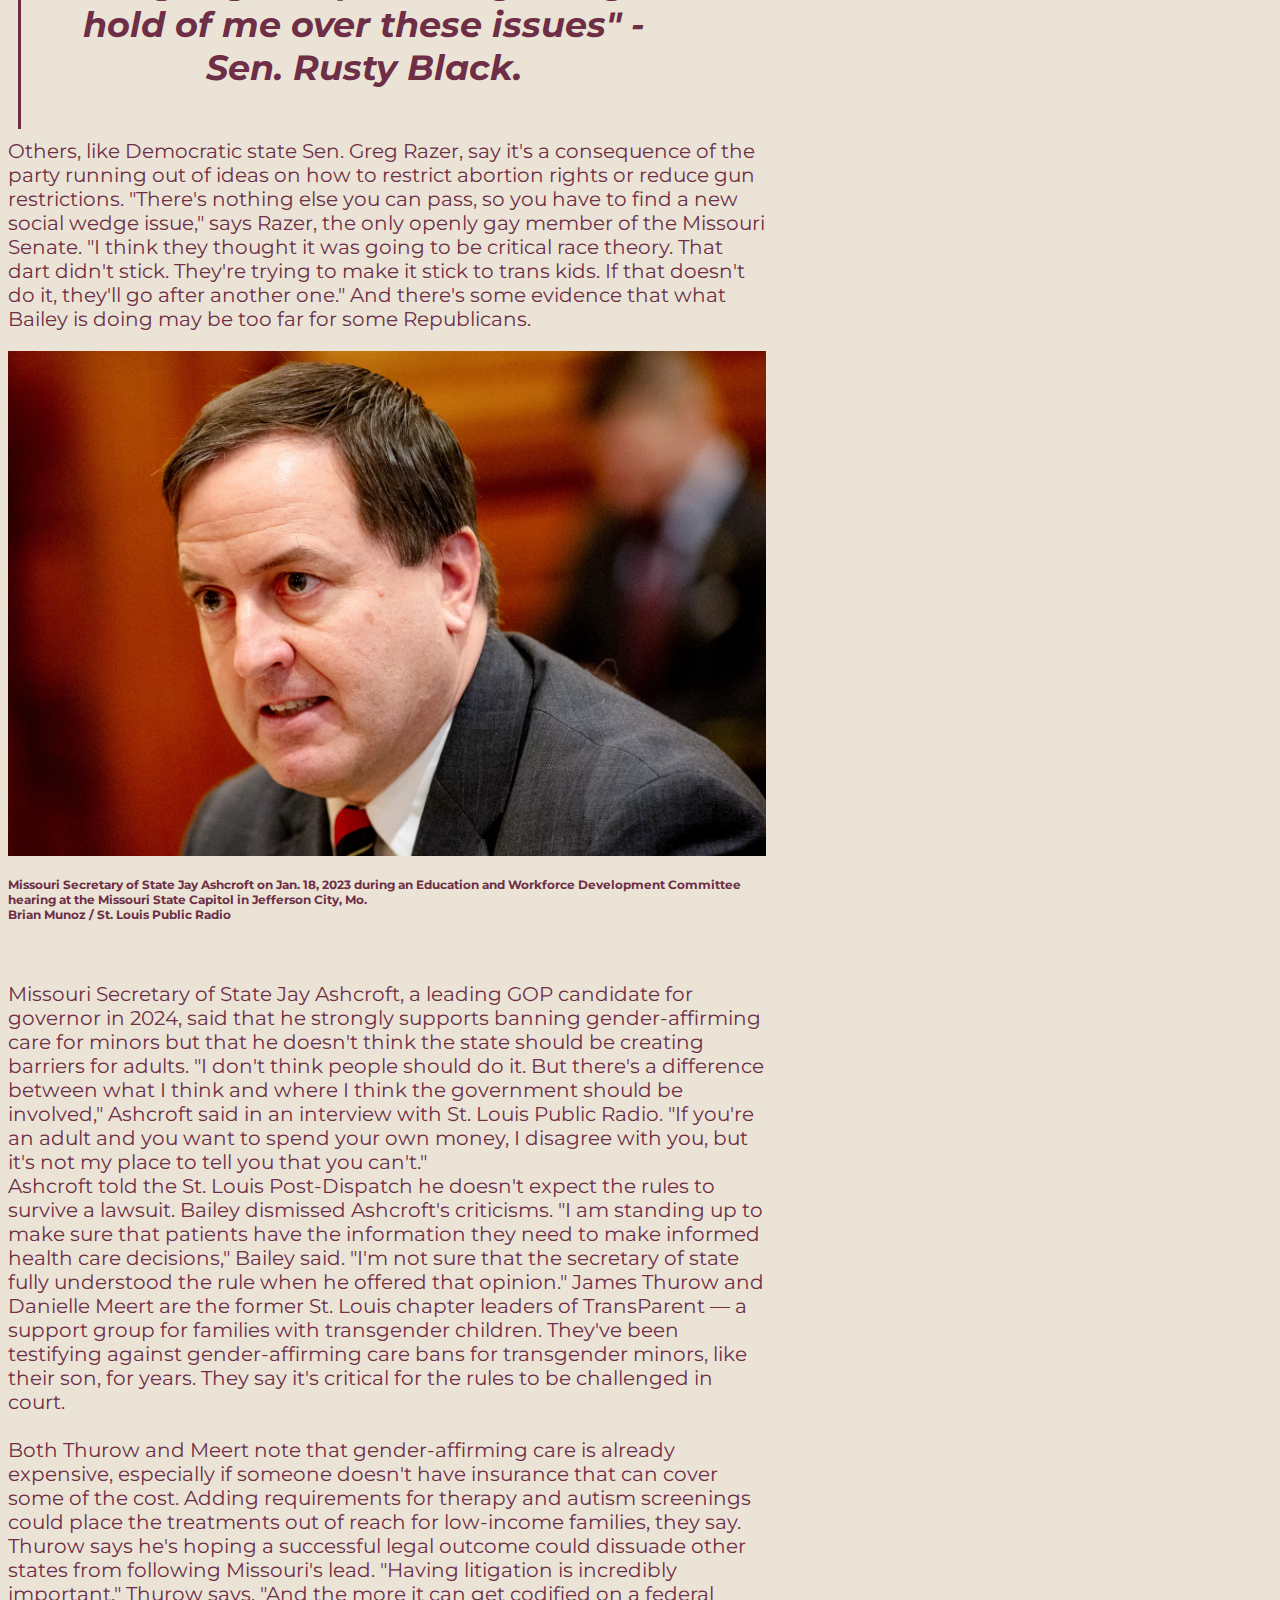
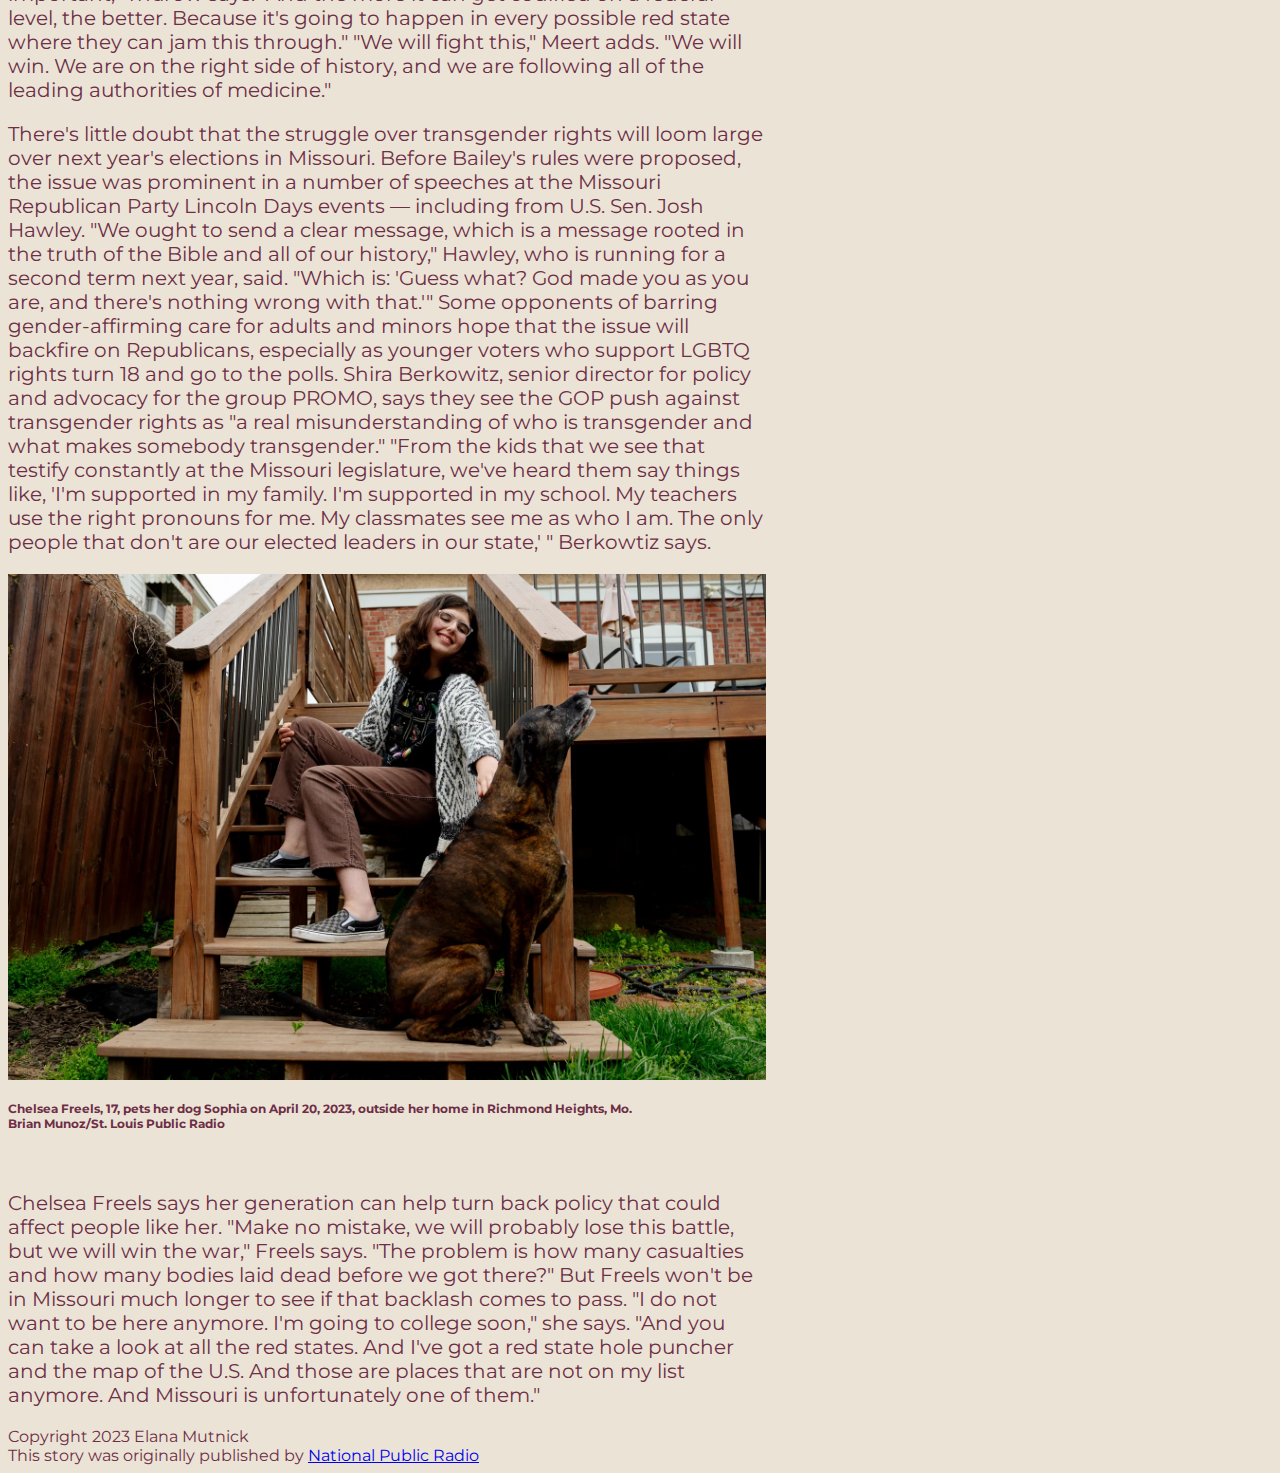
==== commit bc2e373d: "final project" ====
--- a/final-project/index.html
+++ b/final-project/index.html
@@ -26,12 +26,14 @@
 <div class="container-fluid">
 	<div class="col">
 		<div class="row">
-		<div class="parallax"></div>
 		<div class="headline">
+		<div class="parallax">
+        <div class="space"></div>
 	<h1>Missouri to restrict gender-affirming care for trans adults this week</h1>
-	<h3>Chelsea Freels, a 17-year-old outside her home in Richmond Heights, Mo., on April 20, 2023. Freels, who is transgender, says she feels targeted by policies restricting gender-affirming care coming from Jefferson City, the state capital.</h3>	
+	<h3>Chelsea Freels, a 17-year-old outside her home in Richmond Heights, Mo., on April 20, 2023. Freels, who is transgender, says she feels targeted by policies restricting gender-affirming care coming from Jefferson City, the state capital.</h3>
+		<h6>Illusration by Brian Munoz/St. Louis Public Radio</h6>
 		</div>
-		<p class="leadimagecaption">Illusration by Brian Munoz/St. Louis Public Radio</p>
+			</div>
 	</div>
 </div>
 <div class="container content">
@@ -40,7 +42,7 @@
 		   <p class="byline">By Jason Rosenbaum<br>April 24, 2023</p>
 		   <p>ST. LOUIS, Mo. – Chelsea Freels has spent a good bit of time in 2023 trying to convince Missouri lawmakers to not vote for legislation barring what's known as gender-affirming care for transgender youth like her. Over and over, the 17-year-old from suburban St. Louis has heard GOP lawmakers talking about how they need to pass legislation to protect people like her. And over and over, she says she replies:"Protect me from what?" Freels says. " 'Oh no! The kid is getting better grades. Oh no! The scary transgender has friends! What are they going to do? Smile?'" Despite Freels testifying that gender-affirming care has made her feel much happier and has helped her heal from depression and suicidal thoughts, Missouri lawmakers seem poised to approve legislation that bars puberty blockers, hormone therapy and gender transition surgery for minors. Intervention from Democrats in the state Senate, though, has made the bill — that's most likely to get approved before the end of session — less restrictive than other GOP states. It now includes provisions that exempt those like Freels who are already receiving treatment.
 		   </p>
-		   <h3>A surprise announcement from the state AG</h3>
+		  
 		   <p><br>But then, a bombshell: Missouri Attorney General Andrew Bailey put forward emergency rules placing barriers to gender-affirming care for minors and adults. The rules are set to go into effect later this week, although opponents filed a petition Monday evening seeking an order to temporarily block implementation. Bailey says the rules are meant to keep both parents of transgender youth and transgender adults more informed before receiving gender-affirming care, describing them as an "innovative approach" for people to "have all the information necessary to make good decisions."</p>
 		   	<img src="andrew%20bailey.webp" alt="andrew bailey" class="andrewbailey">
 			<h4>Andrew Bailey, newly appointed Missouri Attorney General, gives remarks after being sworn in on Tuesday, Jan. 3, 2023, at the Missouri Supreme Court in Jefferson City, Mo.<br>Brian Munoz / St. Louis Public Radio</h4>
--- a/final-project/style.css
+++ b/final-project/style.css
@@ -1,26 +1,40 @@
 @media {
 
 h1 {
-	color:#6D2E46;
+	color:#EBE4D6;
 	font-size: 40px;
 	font-family: 'Montserrat', sans-serif;
 	font-weight: bold;
+	background: rgba(0, 0, 0, 0.35);
+    height:16vh;	
 }
 	
 h3 {
-	color:#6D2E46;
+	color:#EBE4D6;
 	font-style: italic;
 	font-family: 'Montserrat', sans-serif;
 	font-weight: bold;
-	font-size: 32px;
+	font-size: 28px;
+	background: rgba(0, 0, 0, 0.35);
+    height:20vh;
 
+	
 }
 h4 {
 	font-size: 12px;
 	color:#6D2E46;
 	font-family: 'Montserrat', sans-serif;
 	font-weight: bold;
+	background-color: #EBE4D6;
 
+}
+
+h6 {
+	color: #EBE4D6;
+	background-color: #EBE4D6;
+	background: rgba(0, 0, 0, 0.35);
+    height:3vh;	
+	font-family: 'Montserrat', sans-serif;
 }
 
 	
@@ -55,12 +69,17 @@
 	
 .parallax {
   background-image: url(lead.webp);
-  min-height: 700px;
+  min-height: 100vh;
   background-attachment: fixed;
   background-position: center;
   background-repeat: no-repeat;
   background-size: cover;
 }
+	
+.space {
+	height:80vh;	
+}
+	
 .headline {
 	background:rgba(0, 213, 226, 0);
 	font-family: 'Montserrat', sans-serif;
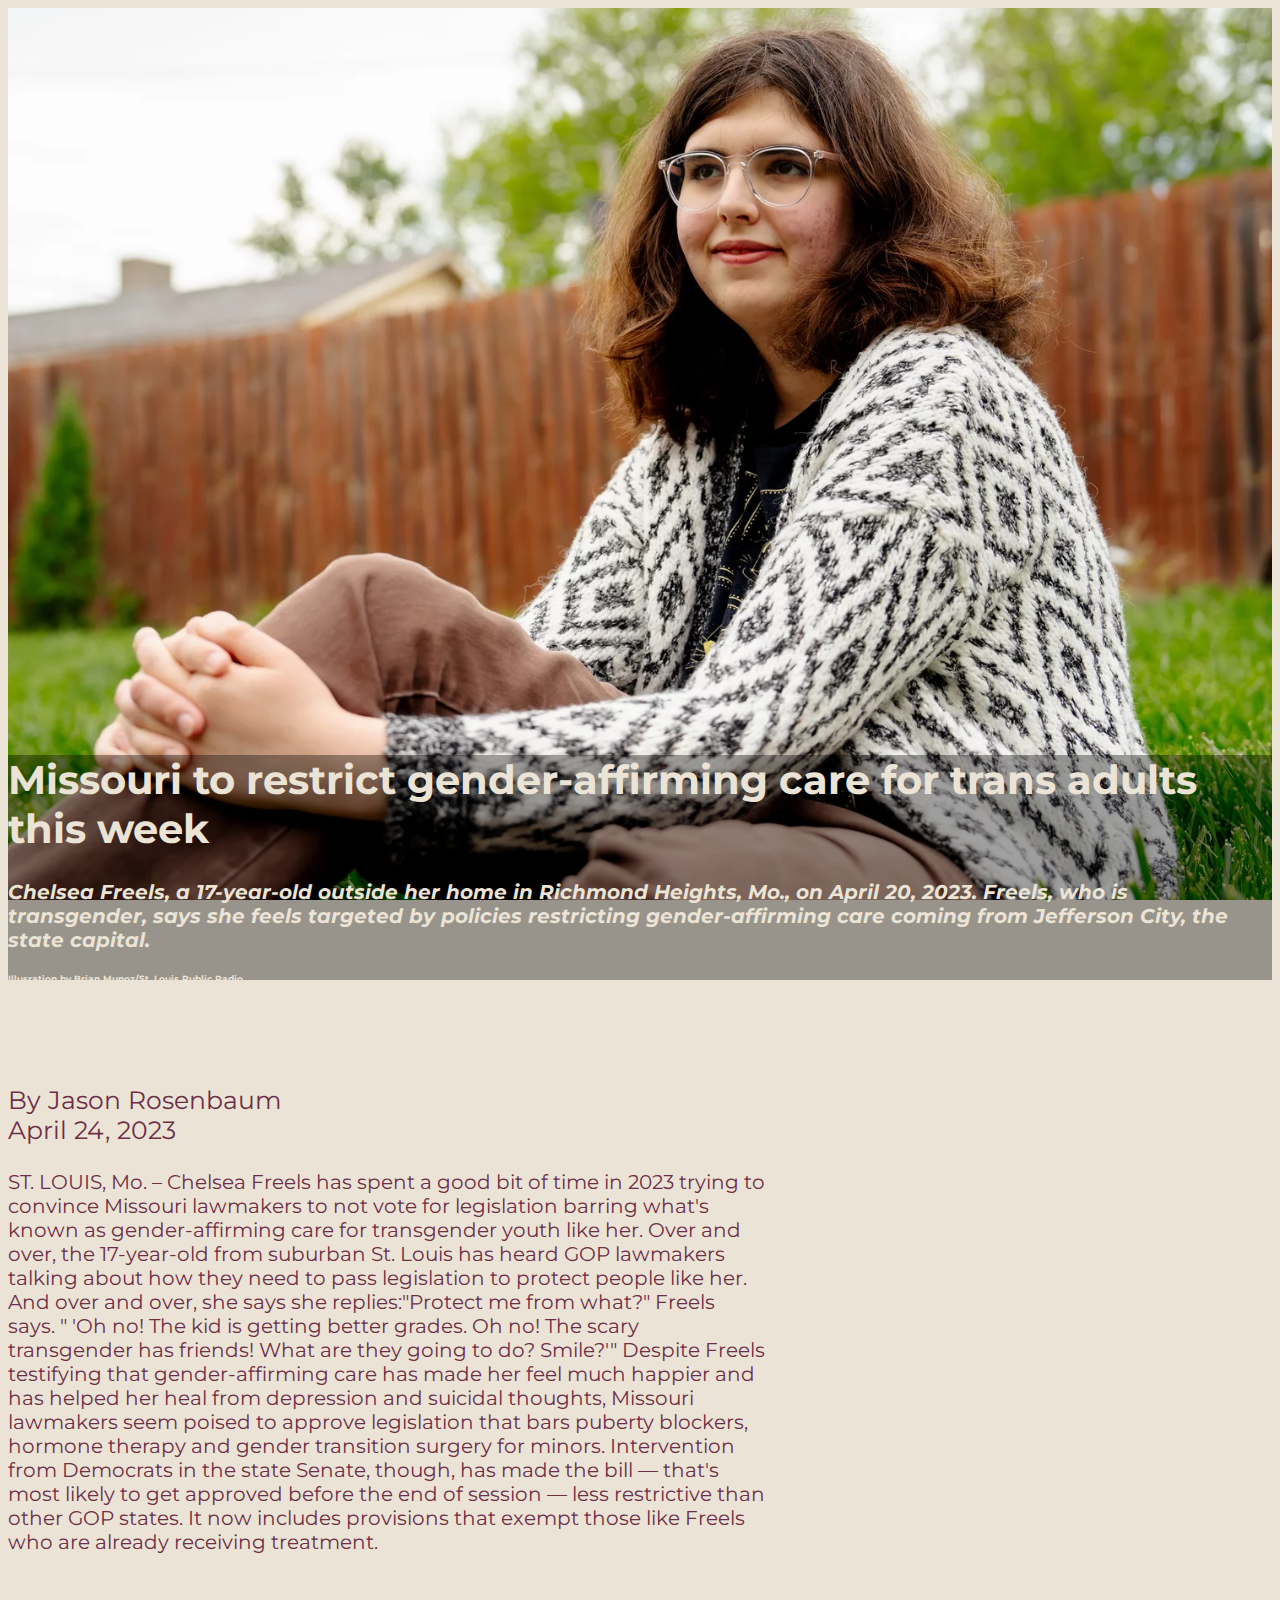
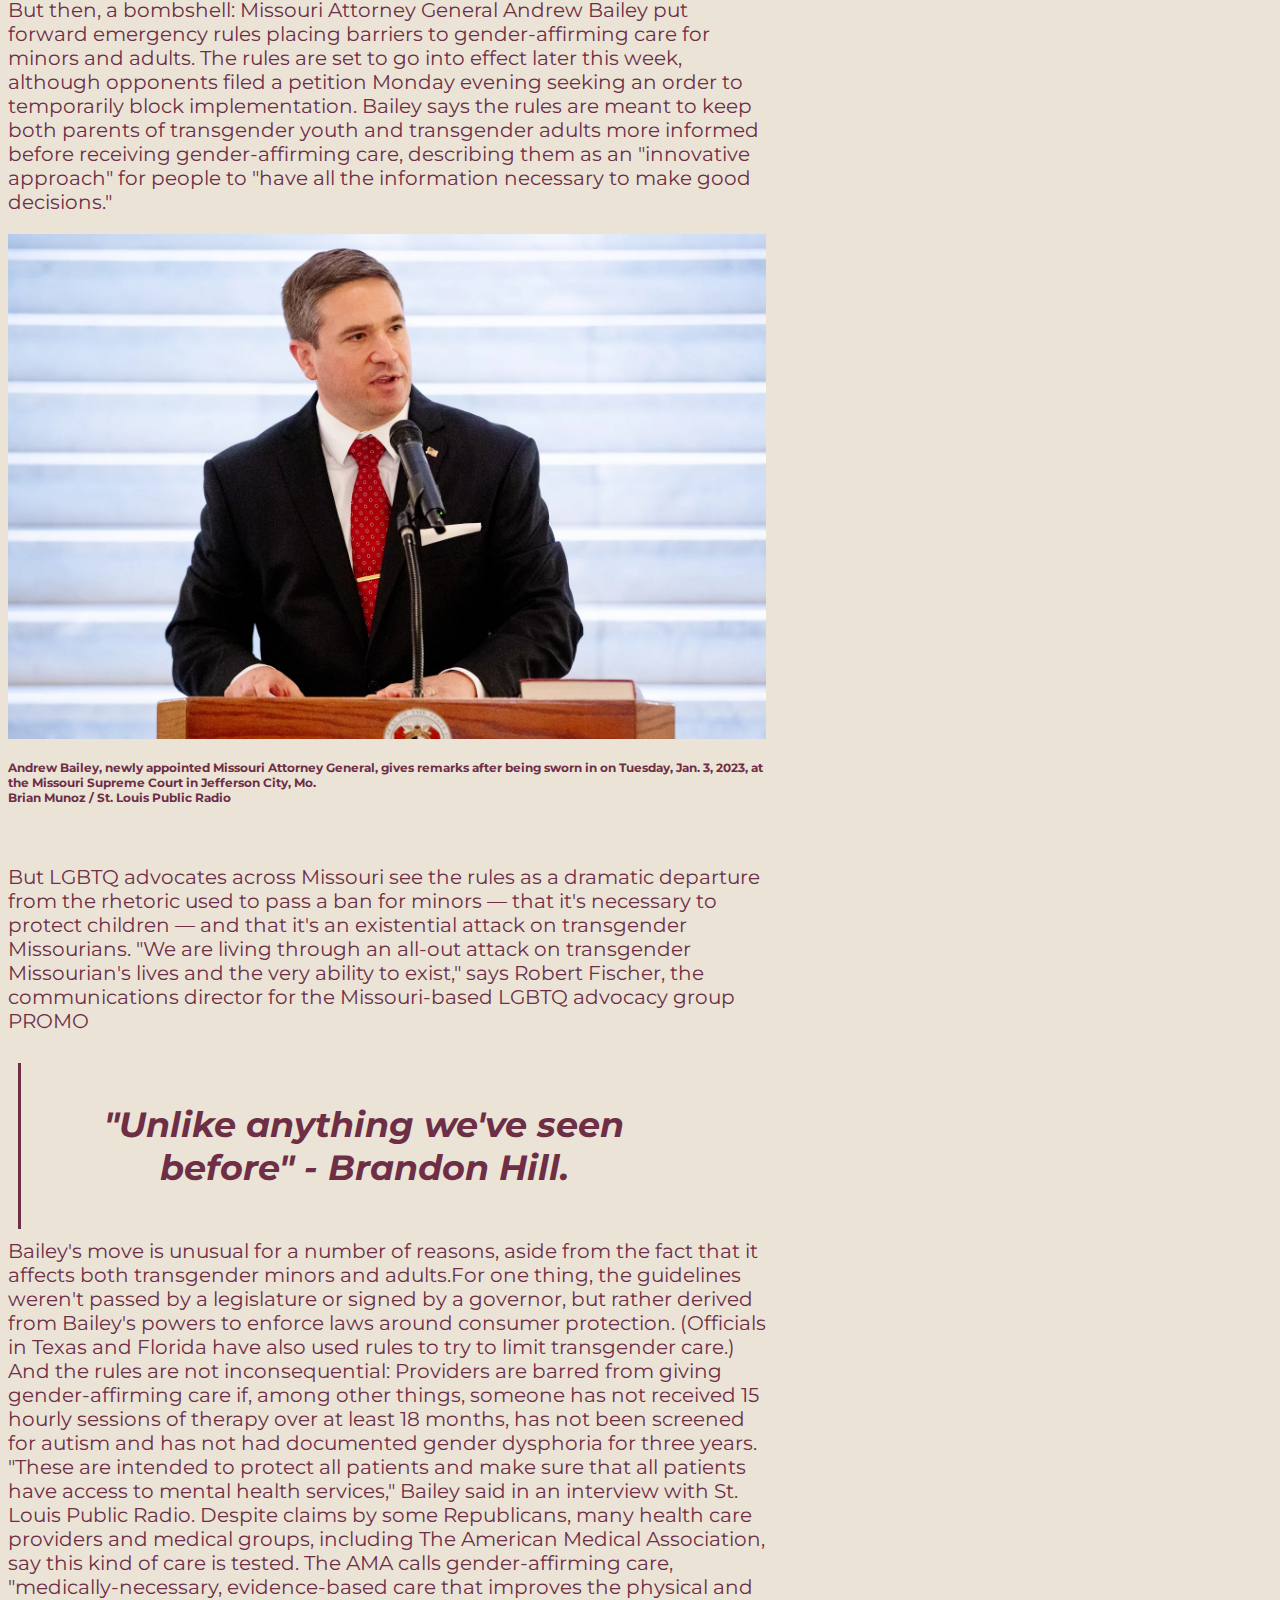
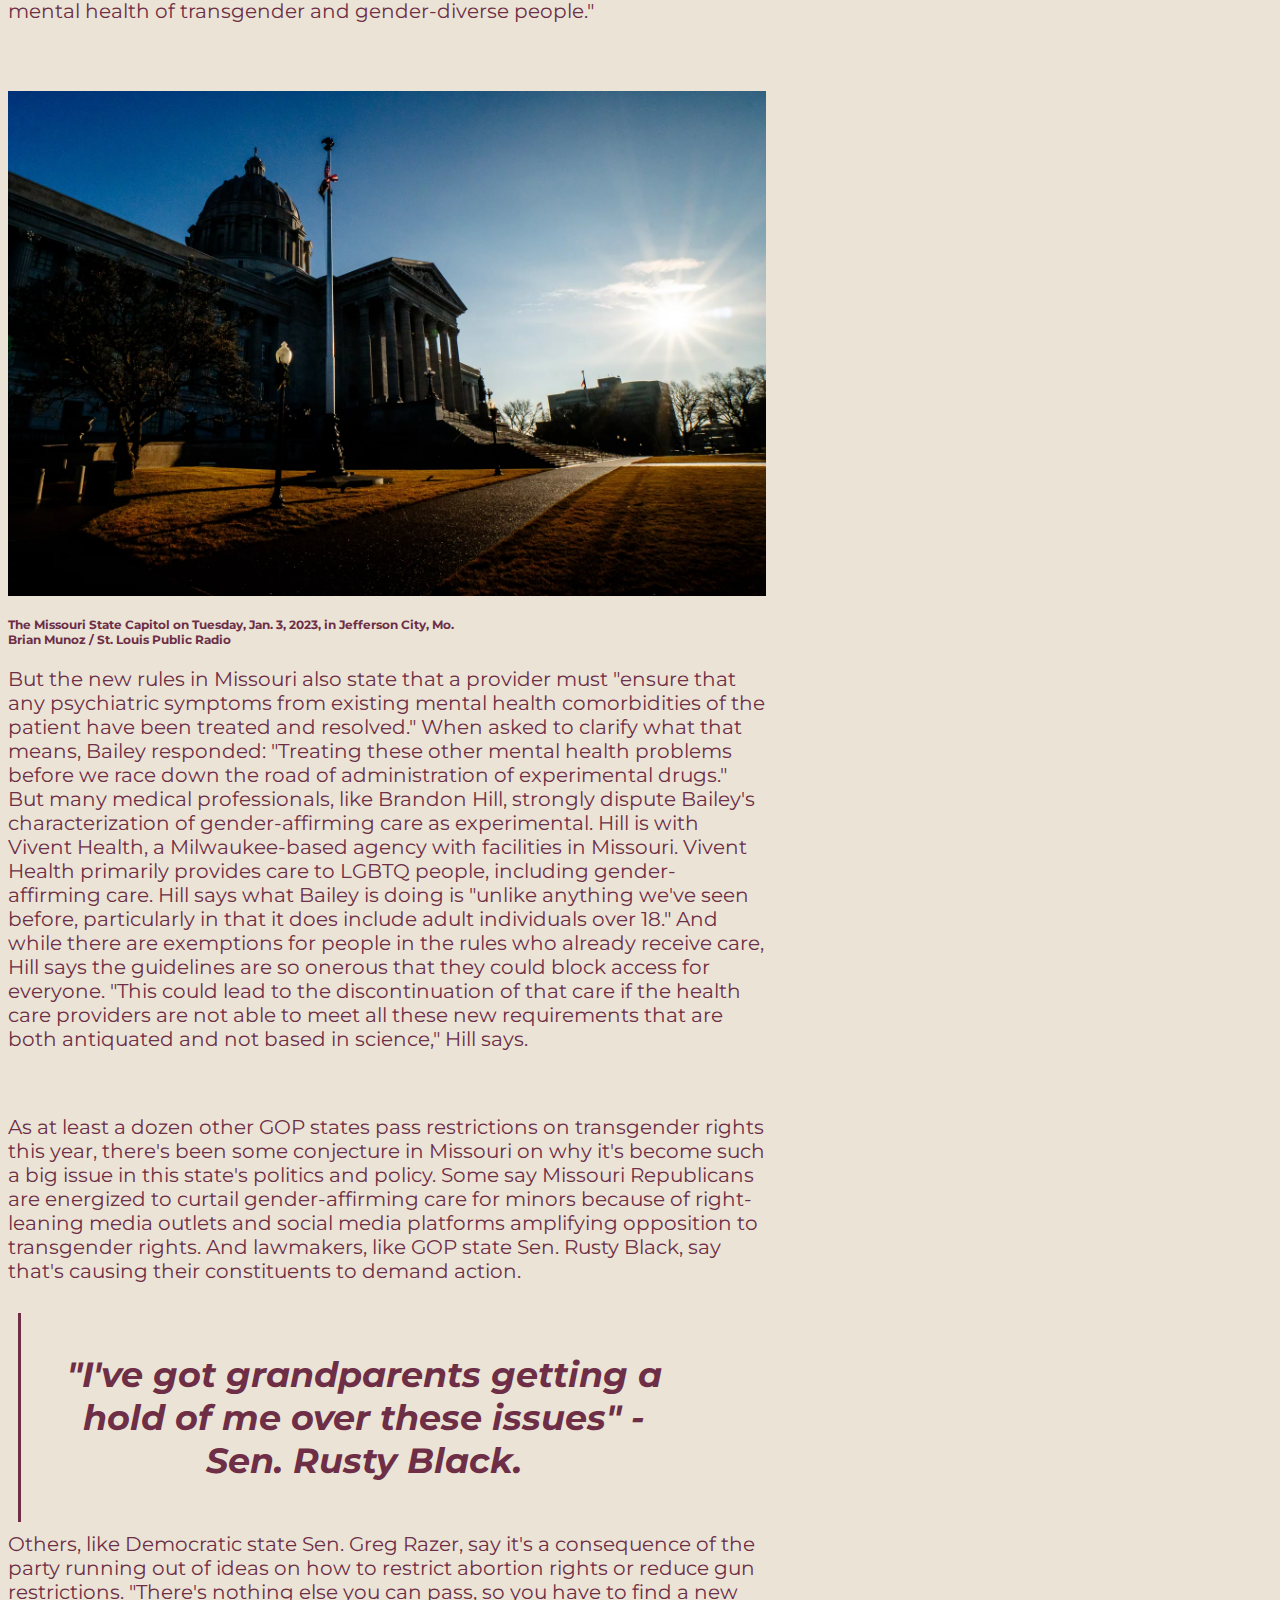
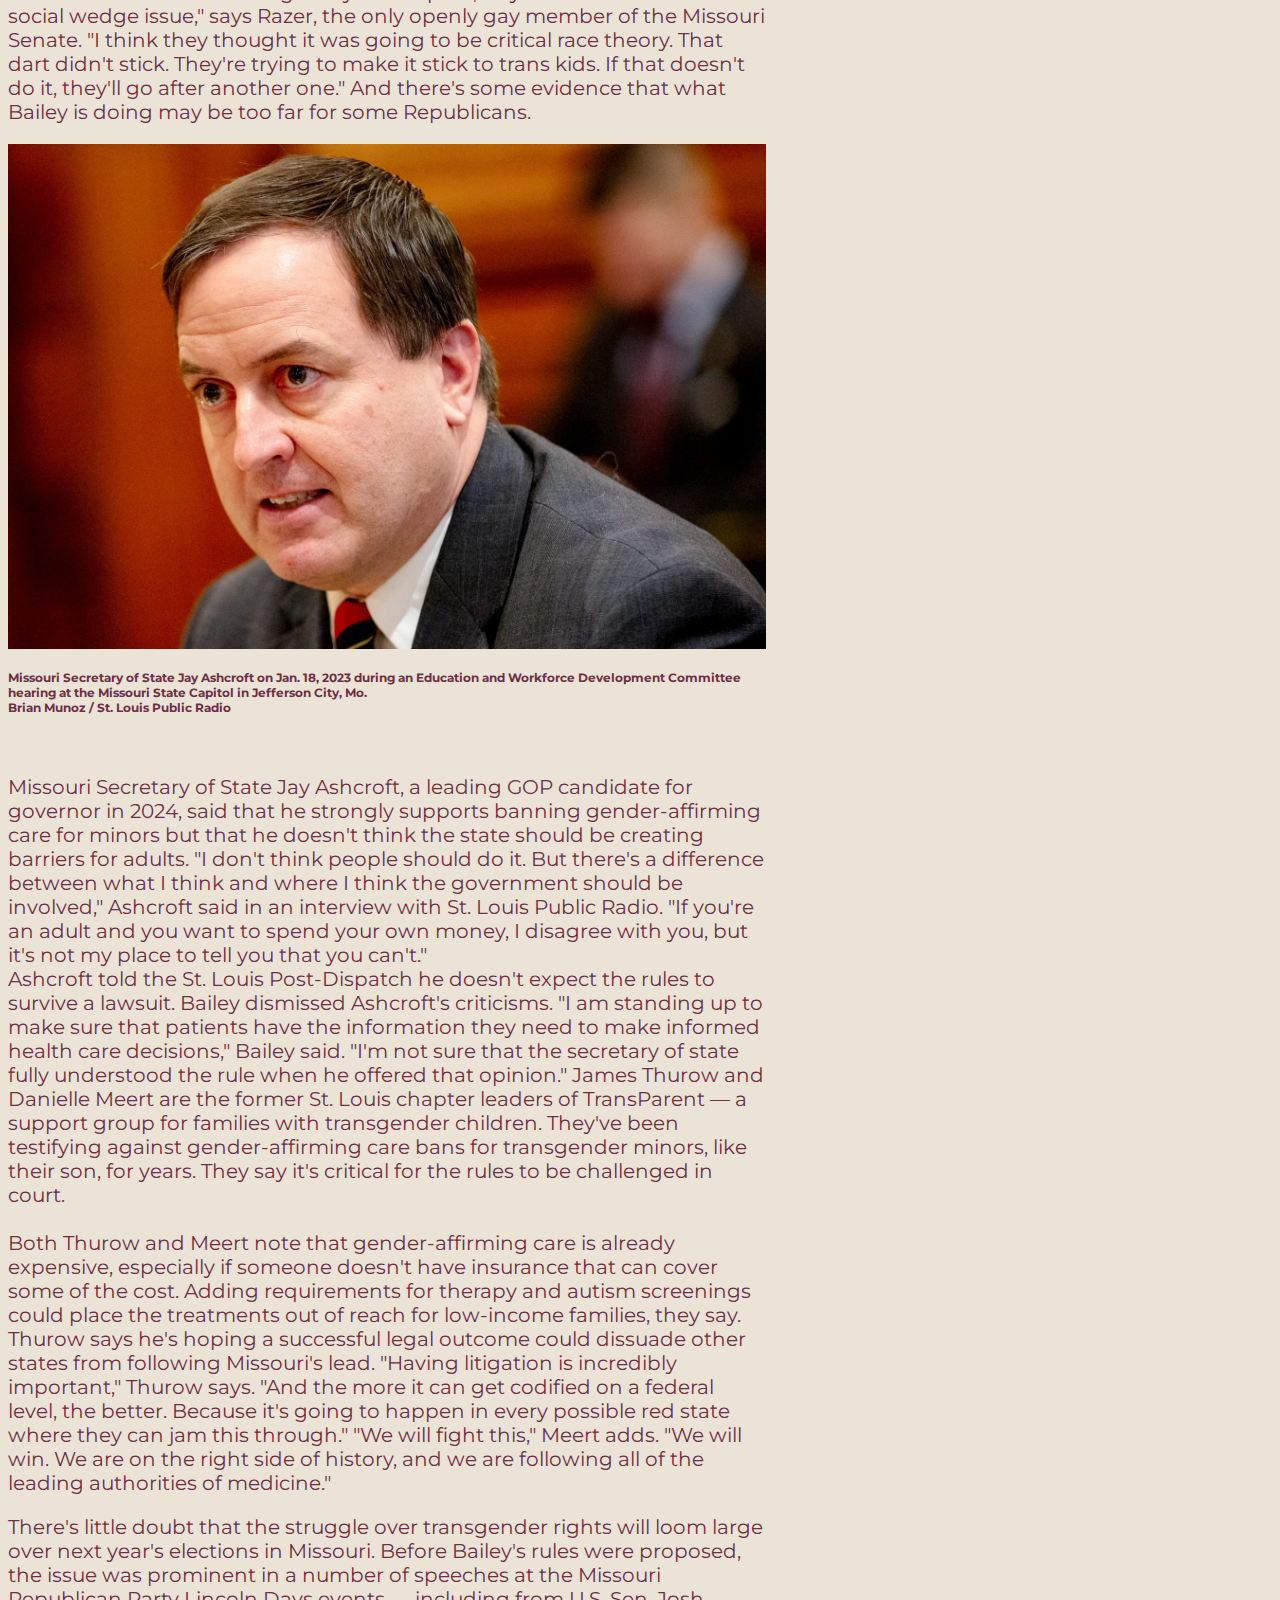
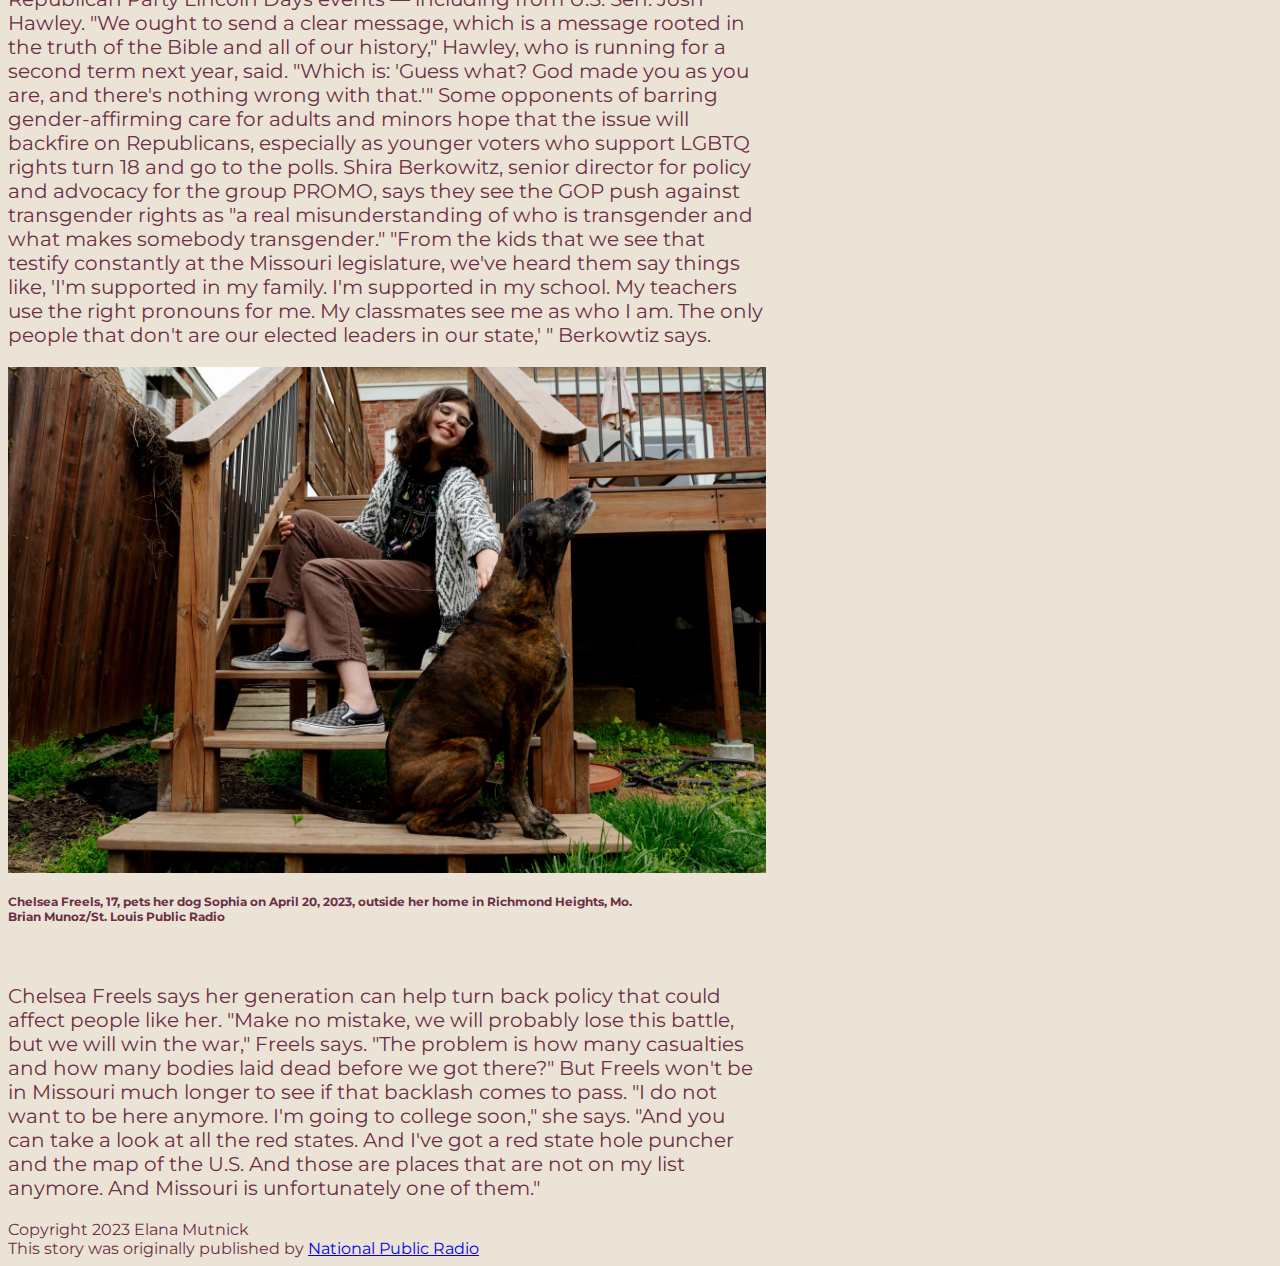
==== commit 087e506a: "final project" ====
--- a/final-project/index.html
+++ b/final-project/index.html
@@ -24,15 +24,19 @@
 <body>
 
 <div class="container-fluid">
+	<div class="toppic">
 	<div class="col">
 		<div class="row">
 		<div class="headline">
 		<div class="parallax">
         <div class="space"></div>
+	<div class="headertag">
 	<h1>Missouri to restrict gender-affirming care for trans adults this week</h1>
 	<h3>Chelsea Freels, a 17-year-old outside her home in Richmond Heights, Mo., on April 20, 2023. Freels, who is transgender, says she feels targeted by policies restricting gender-affirming care coming from Jefferson City, the state capital.</h3>
 		<h6>Illusration by Brian Munoz/St. Louis Public Radio</h6>
 		</div>
+		</div>
+			</div>
 			</div>
 	</div>
 </div>
--- a/final-project/style.css
+++ b/final-project/style.css
@@ -5,8 +5,7 @@
 	font-size: 40px;
 	font-family: 'Montserrat', sans-serif;
 	font-weight: bold;
-	background: rgba(0, 0, 0, 0.35);
-    height:16vh;	
+	
 }
 	
 h3 {
@@ -14,9 +13,8 @@
 	font-style: italic;
 	font-family: 'Montserrat', sans-serif;
 	font-weight: bold;
-	font-size: 28px;
-	background: rgba(0, 0, 0, 0.35);
-    height:20vh;
+	font-size: 20px;
+	
 
 	
 }
@@ -31,10 +29,8 @@
 
 h6 {
 	color: #EBE4D6;
-	background-color: #EBE4D6;
-	background: rgba(0, 0, 0, 0.35);
-    height:3vh;	
 	font-family: 'Montserrat', sans-serif;
+	font-size:9px;
 }
 
 	
@@ -52,6 +48,14 @@
 	float:none;
 }
 	
+.headertag {
+	background: rgba(0, 0, 0, 0.35);
+    height:50vh;	
+}
+
+.toppic {
+	padding:0px;	
+}
 	
 img {
 	width:100%;
@@ -110,17 +114,29 @@
 	width: 80%;
 	float: left;	
 }
+.headertag {
+	background: rgba(0, 0, 0, 0.35);
+    height:40vh;	
+}
 	
 }
 
 @media (min-width:992px) {
 	.content {
-	width:50%;
+	width:60%;
 	}
+	.headertag {
+	background: rgba(0, 0, 0, 0.35);
+    height:32vh;	
+}
 }
 
 @media (min-width:1200px) {
 	.content {
 	width:60%;
 	}
+	.headertag {
+	background: rgba(0, 0, 0, 0.35);
+    height:25vh;	
+}
 }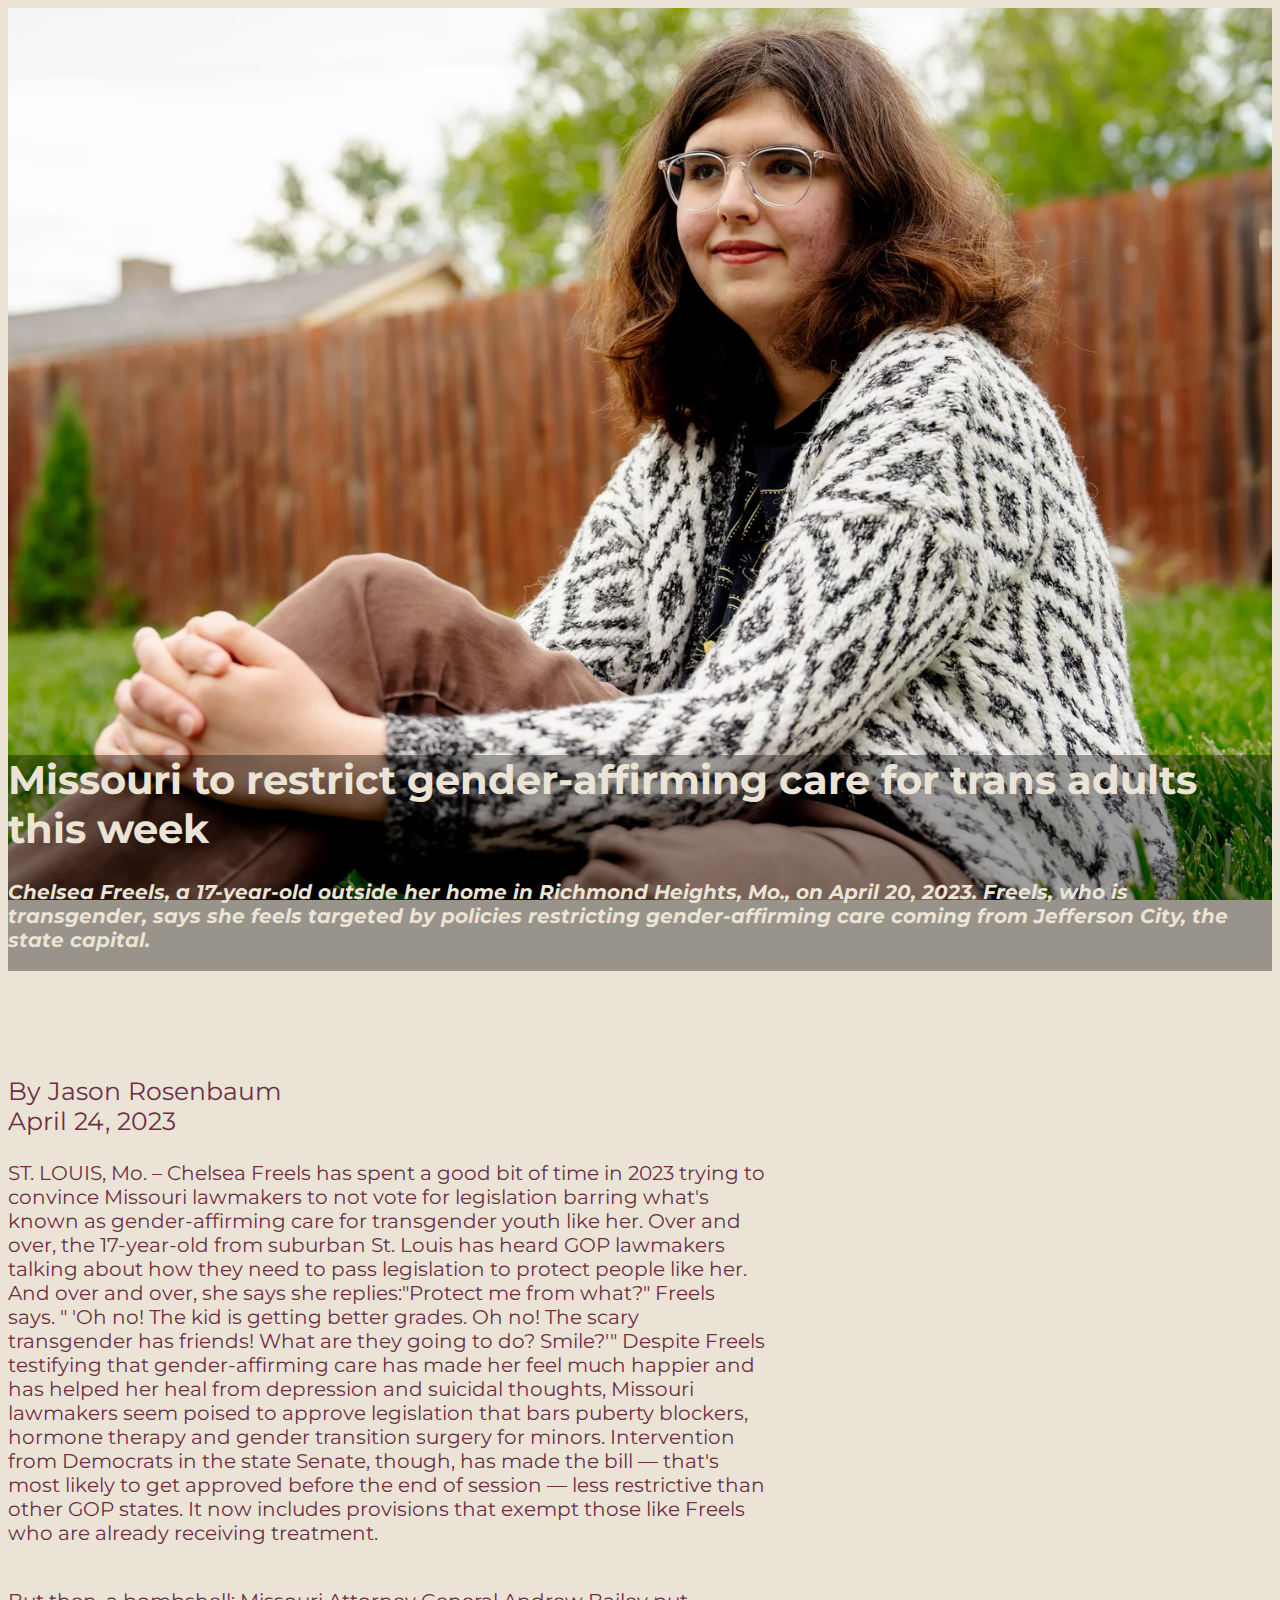
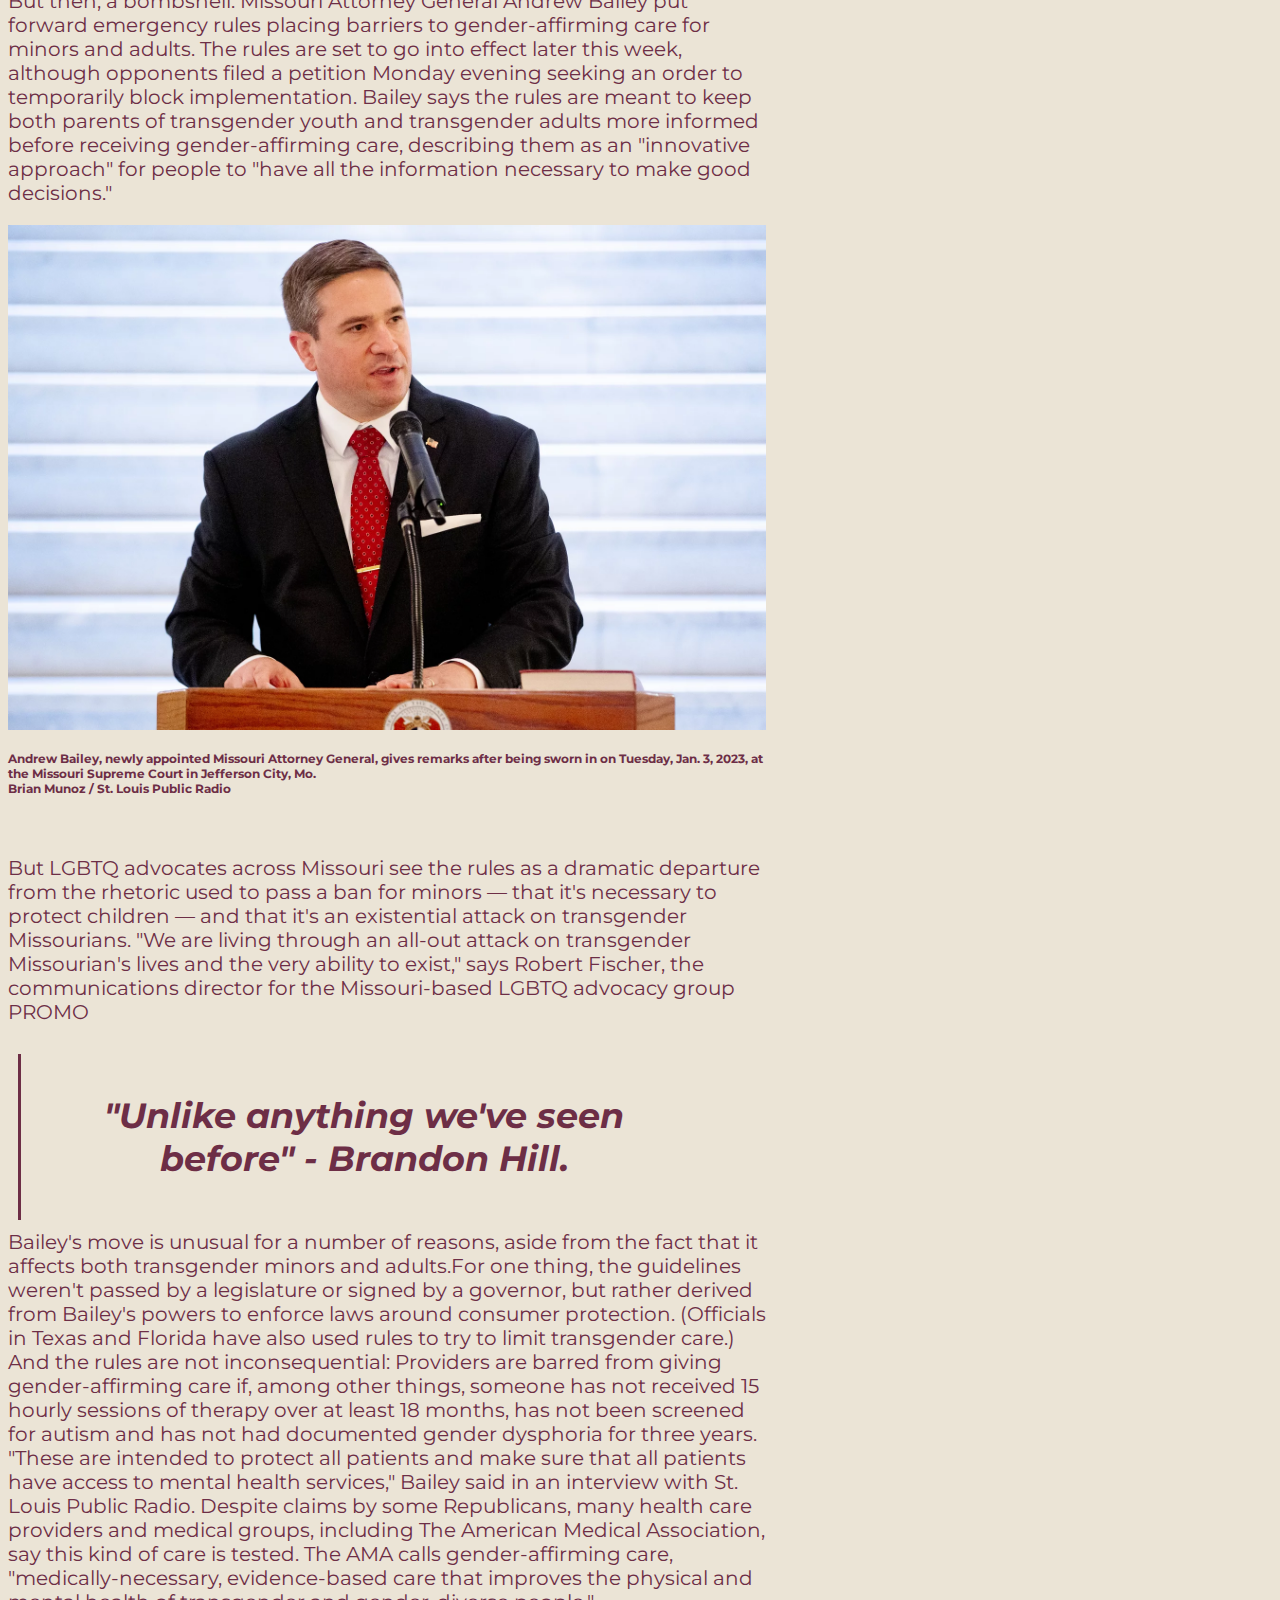
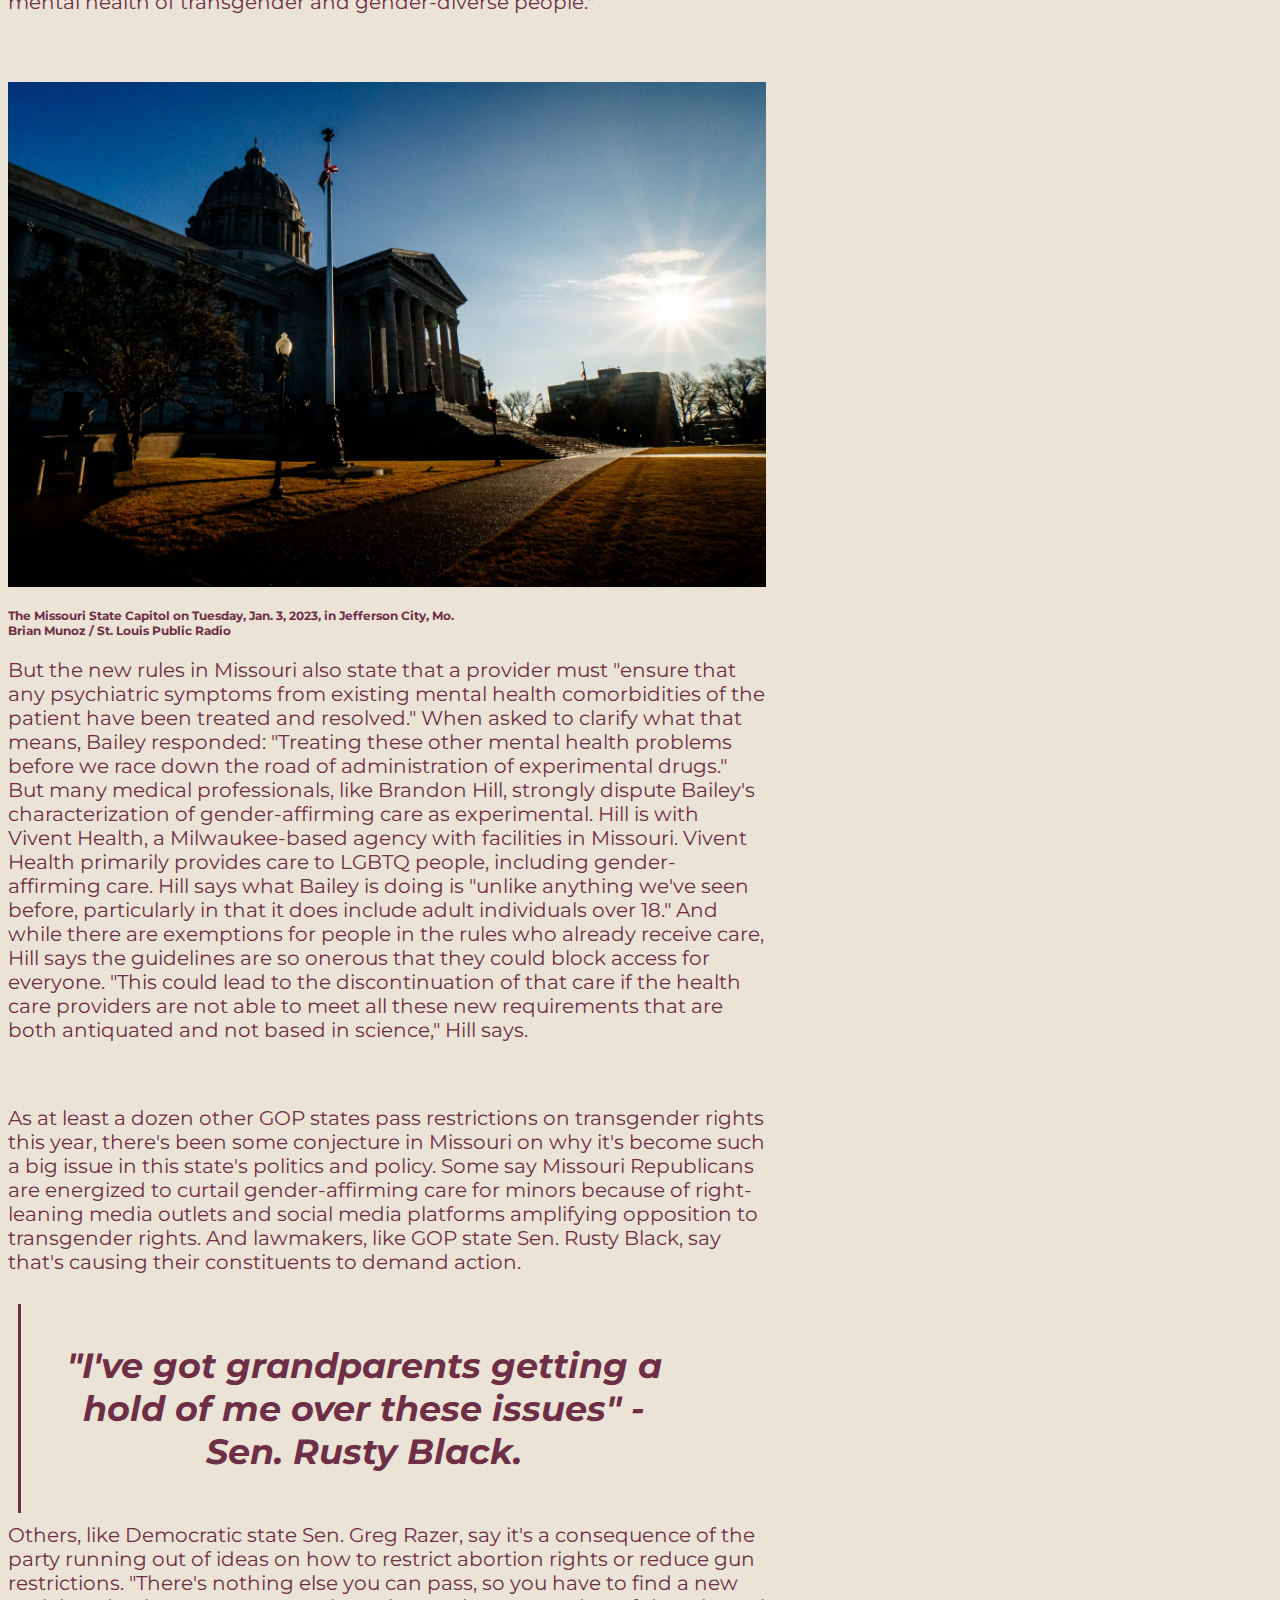
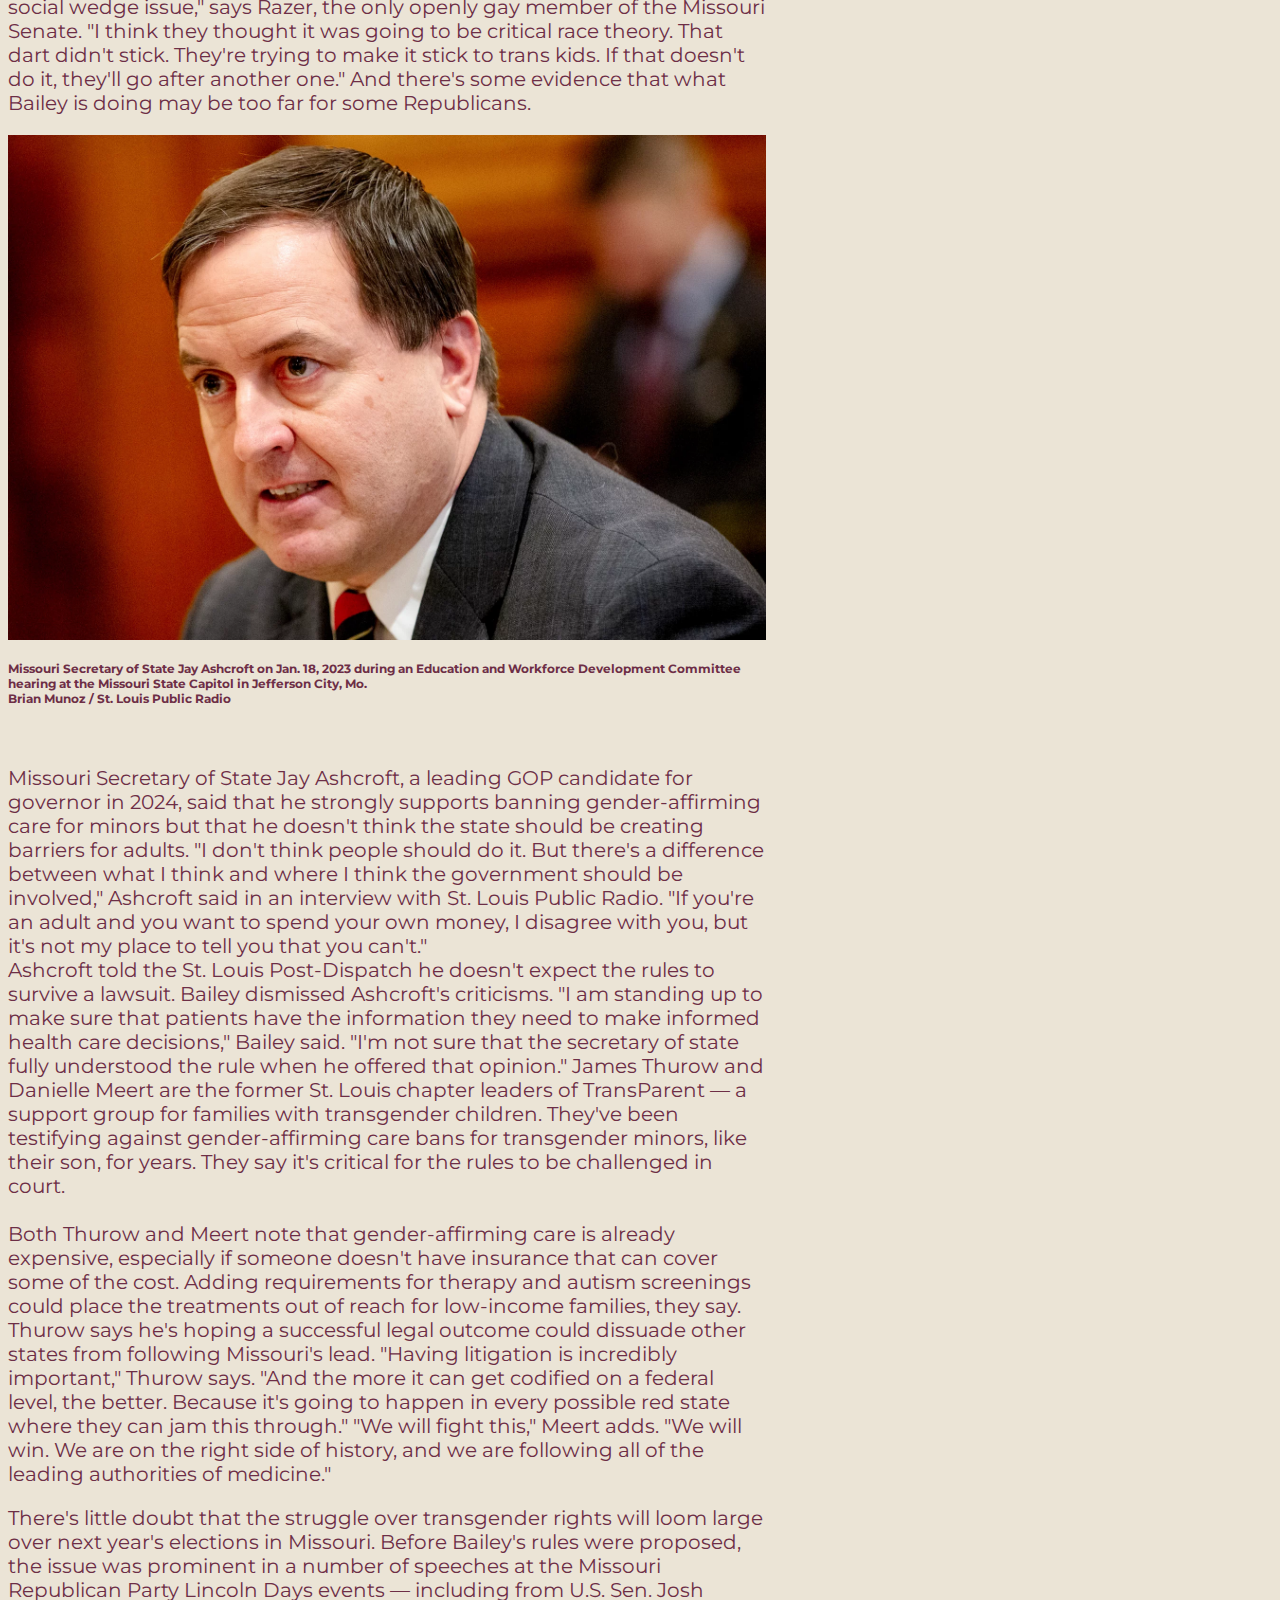
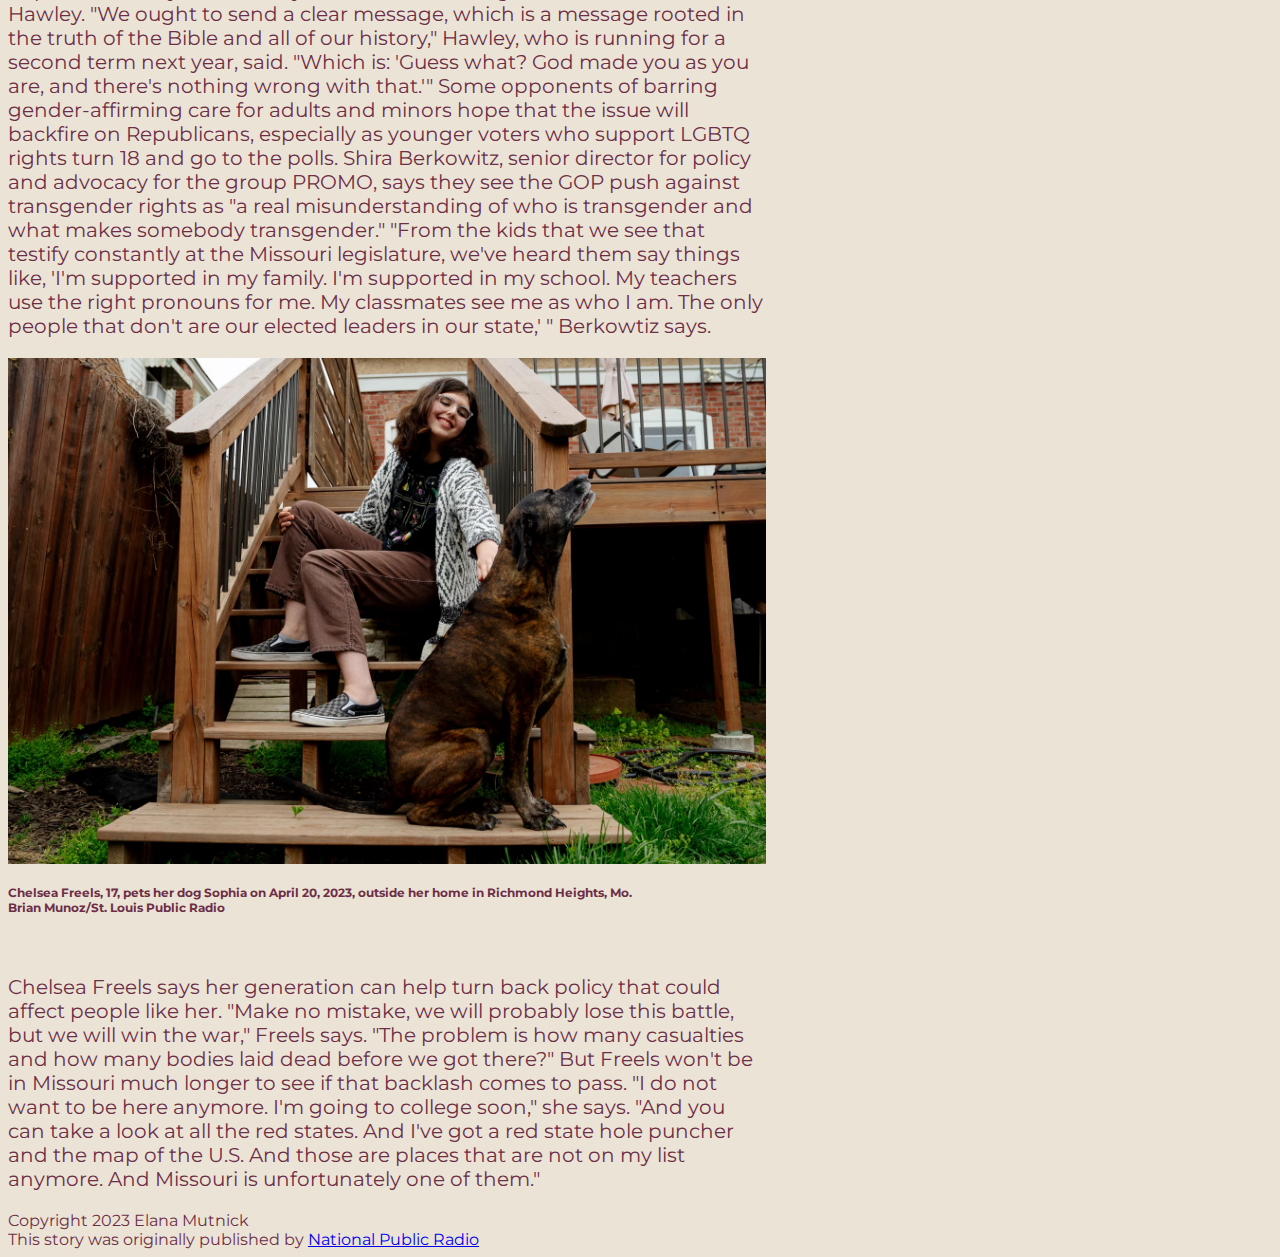
==== commit 04804465: "final project" ====
--- a/final-project/index.html
+++ b/final-project/index.html
@@ -23,8 +23,7 @@
     
 <body>
 
-<div class="container-fluid">
-	<div class="toppic">
+<div class="container-fluid toppic">
 	<div class="col">
 		<div class="row">
 		<div class="headline">
--- a/final-project/style.css
+++ b/final-project/style.css
@@ -50,7 +50,7 @@
 	
 .headertag {
 	background: rgba(0, 0, 0, 0.35);
-    height:50vh;	
+    height:48vh;	
 }
 
 .toppic {
@@ -116,7 +116,7 @@
 }
 .headertag {
 	background: rgba(0, 0, 0, 0.35);
-    height:40vh;	
+    height:37vh;	
 }
 	
 }
@@ -127,7 +127,7 @@
 	}
 	.headertag {
 	background: rgba(0, 0, 0, 0.35);
-    height:32vh;	
+    height:29vh;	
 }
 }
 
@@ -137,6 +137,6 @@
 	}
 	.headertag {
 	background: rgba(0, 0, 0, 0.35);
-    height:25vh;	
+    height:24vh;	
 }
 }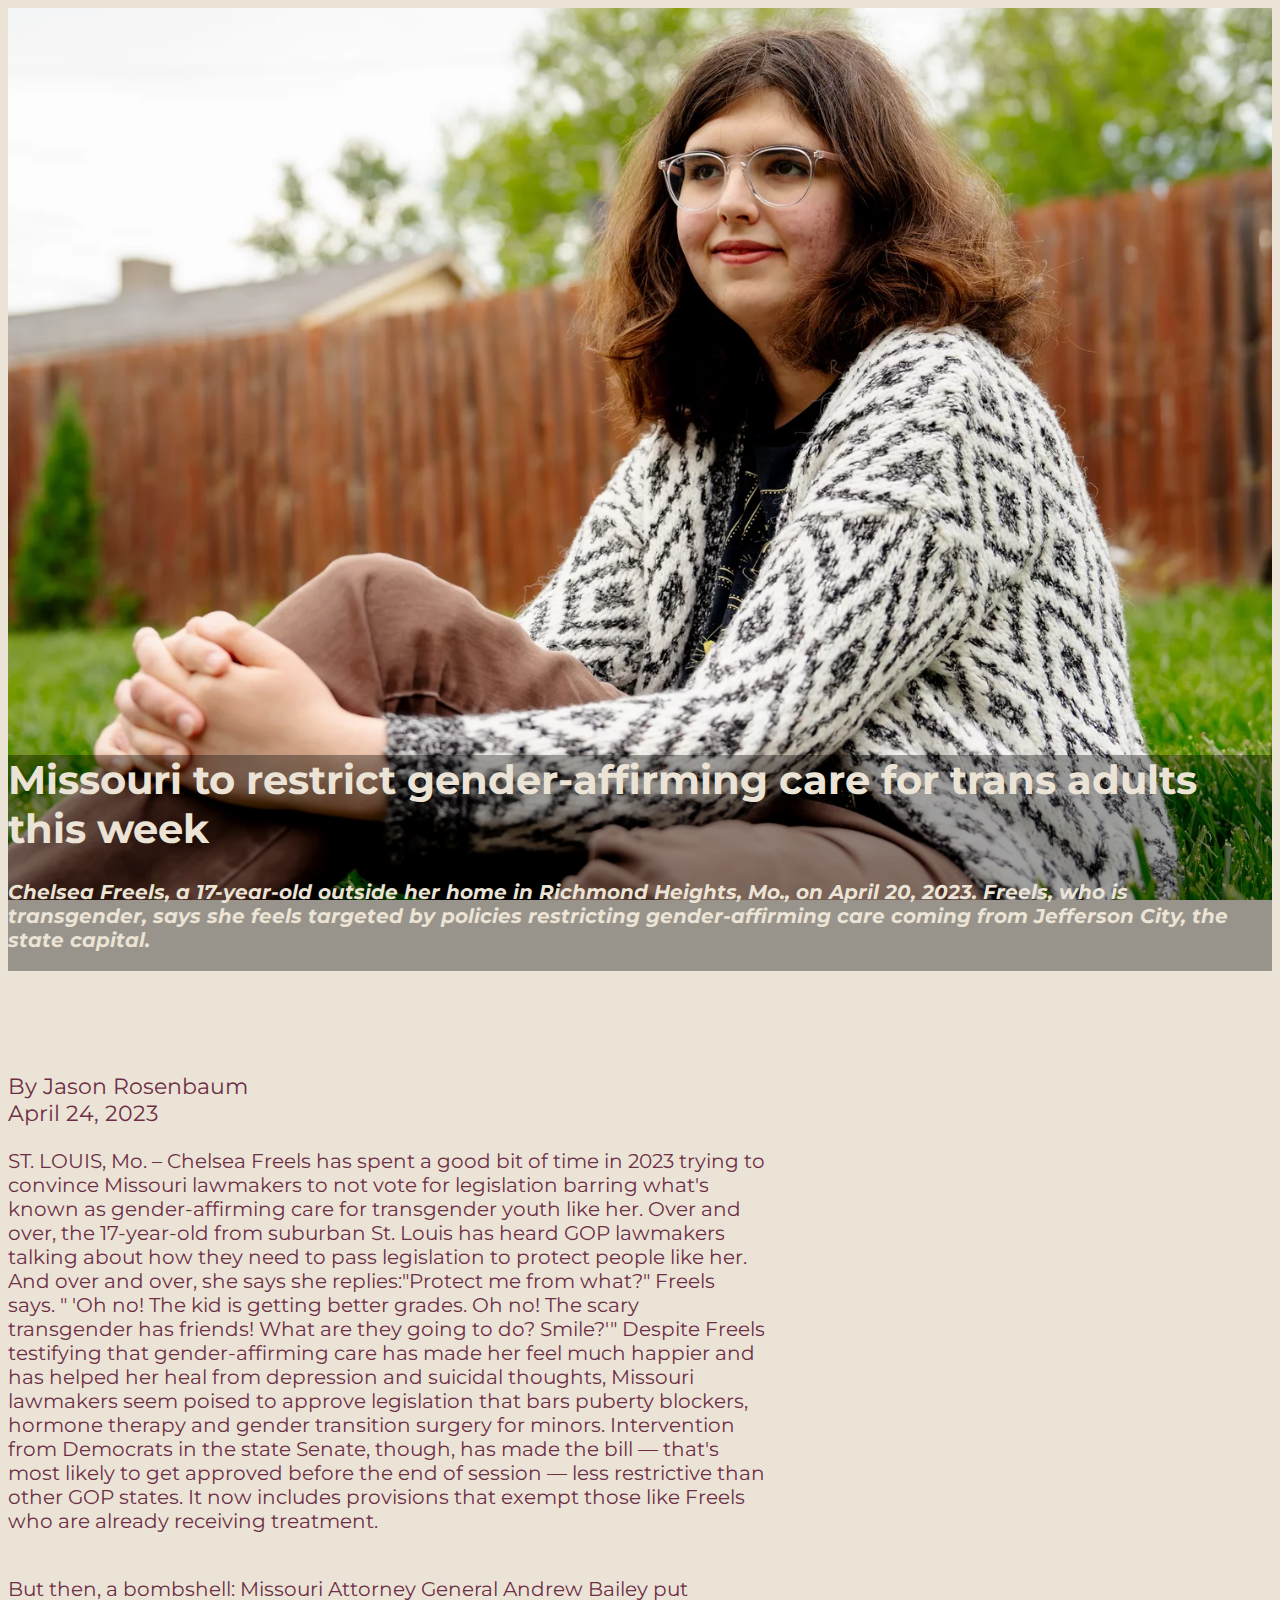
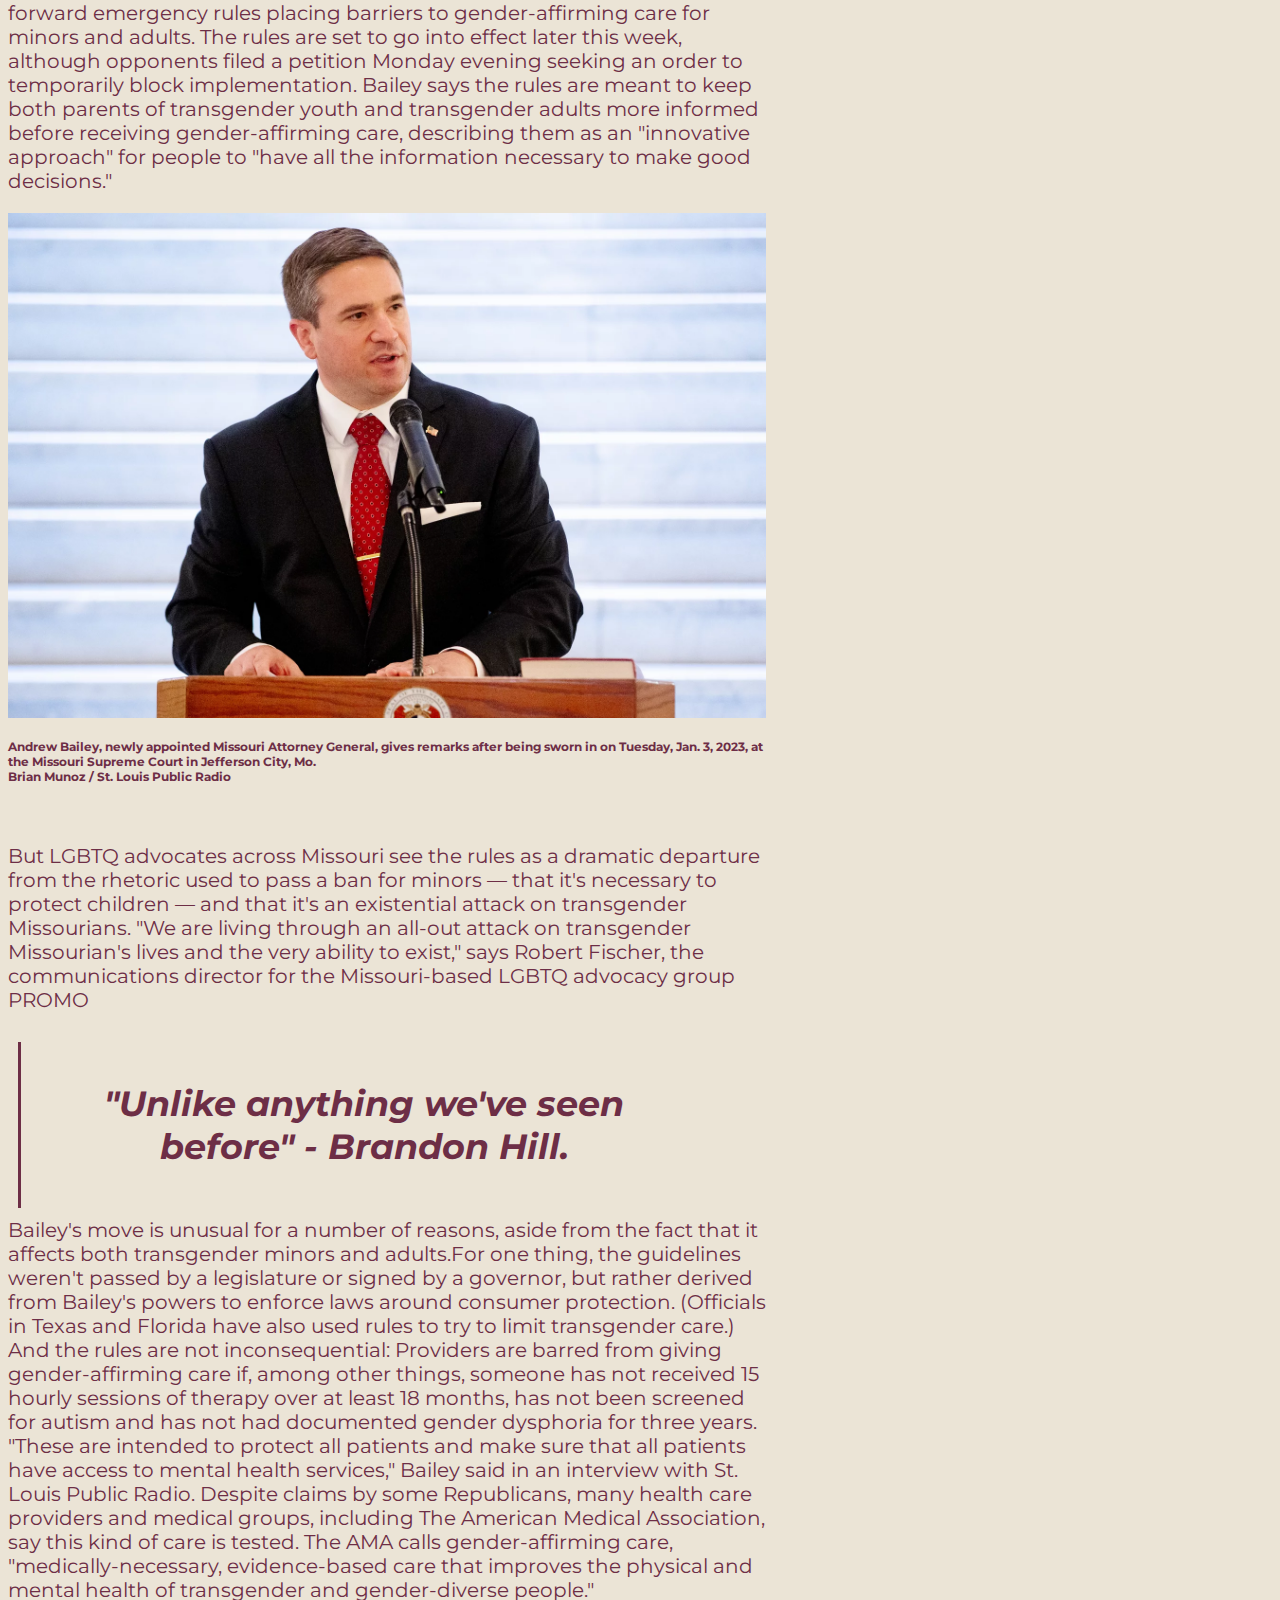
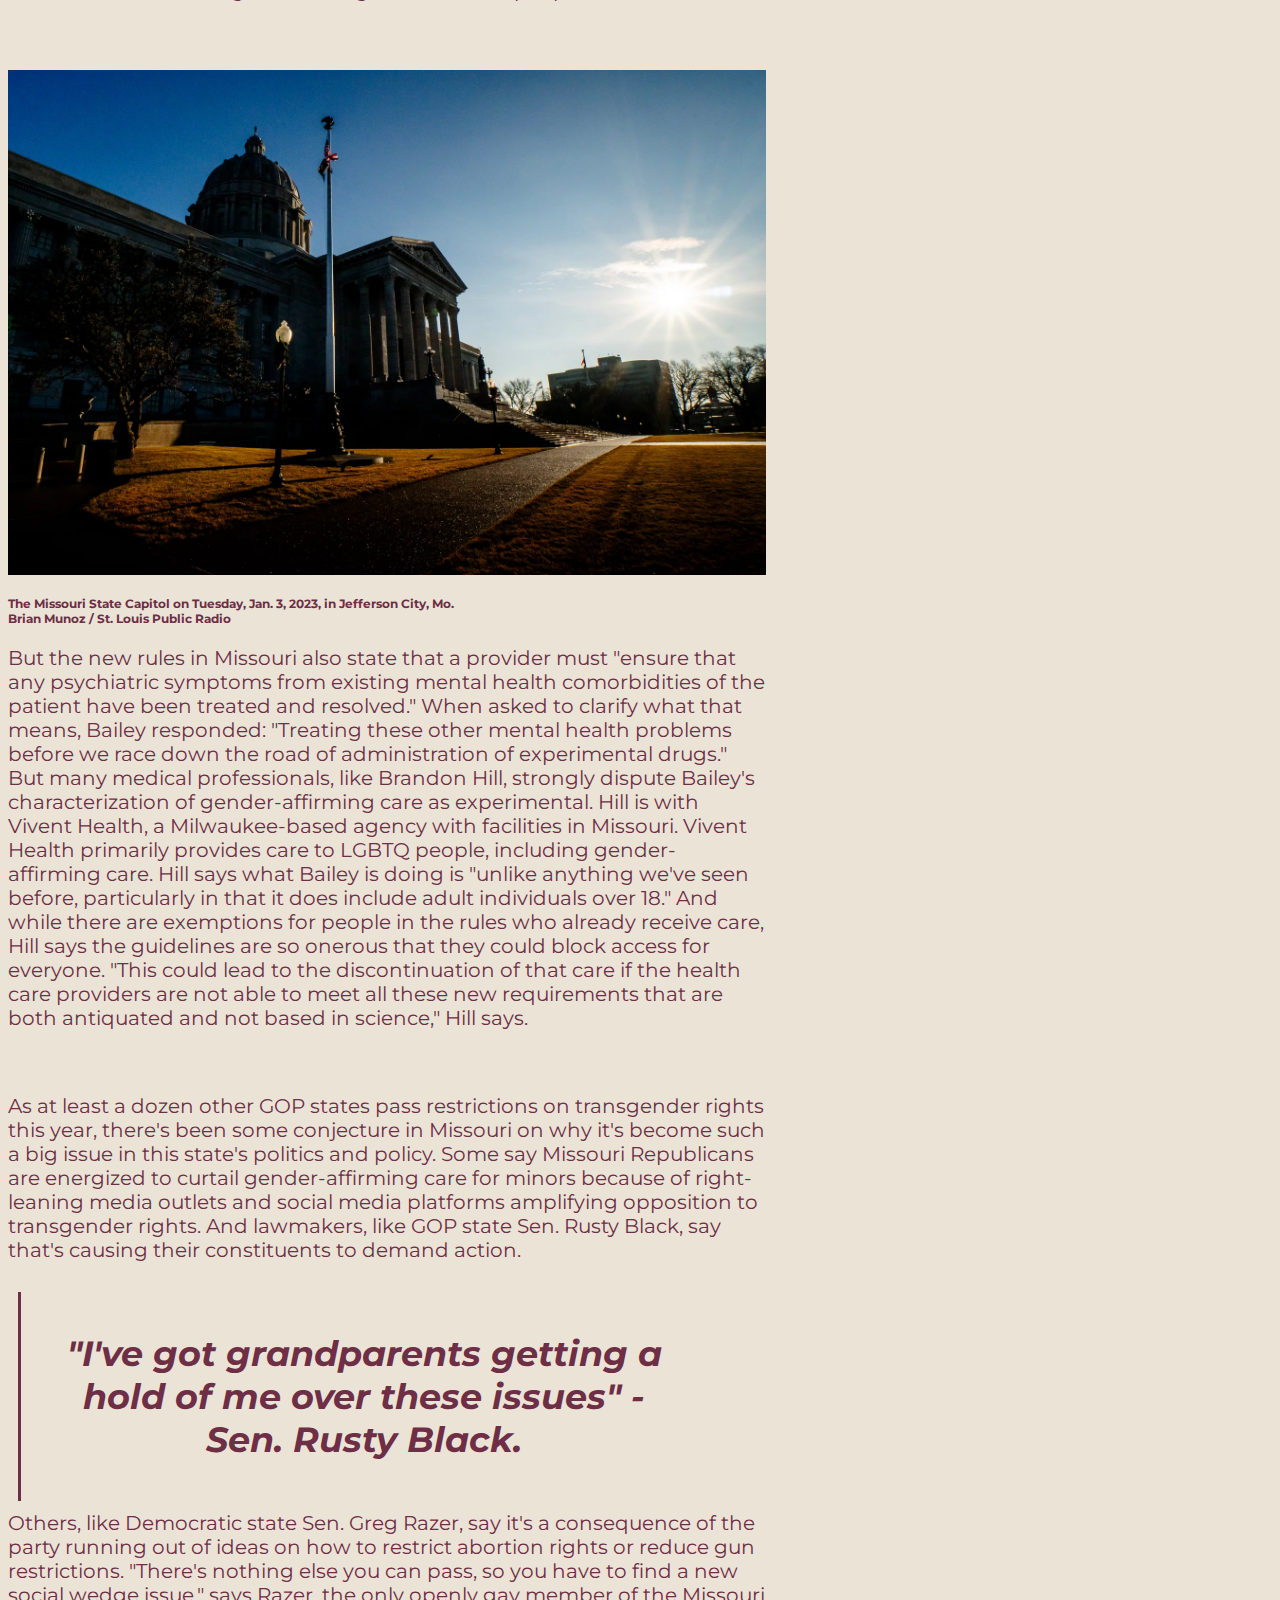
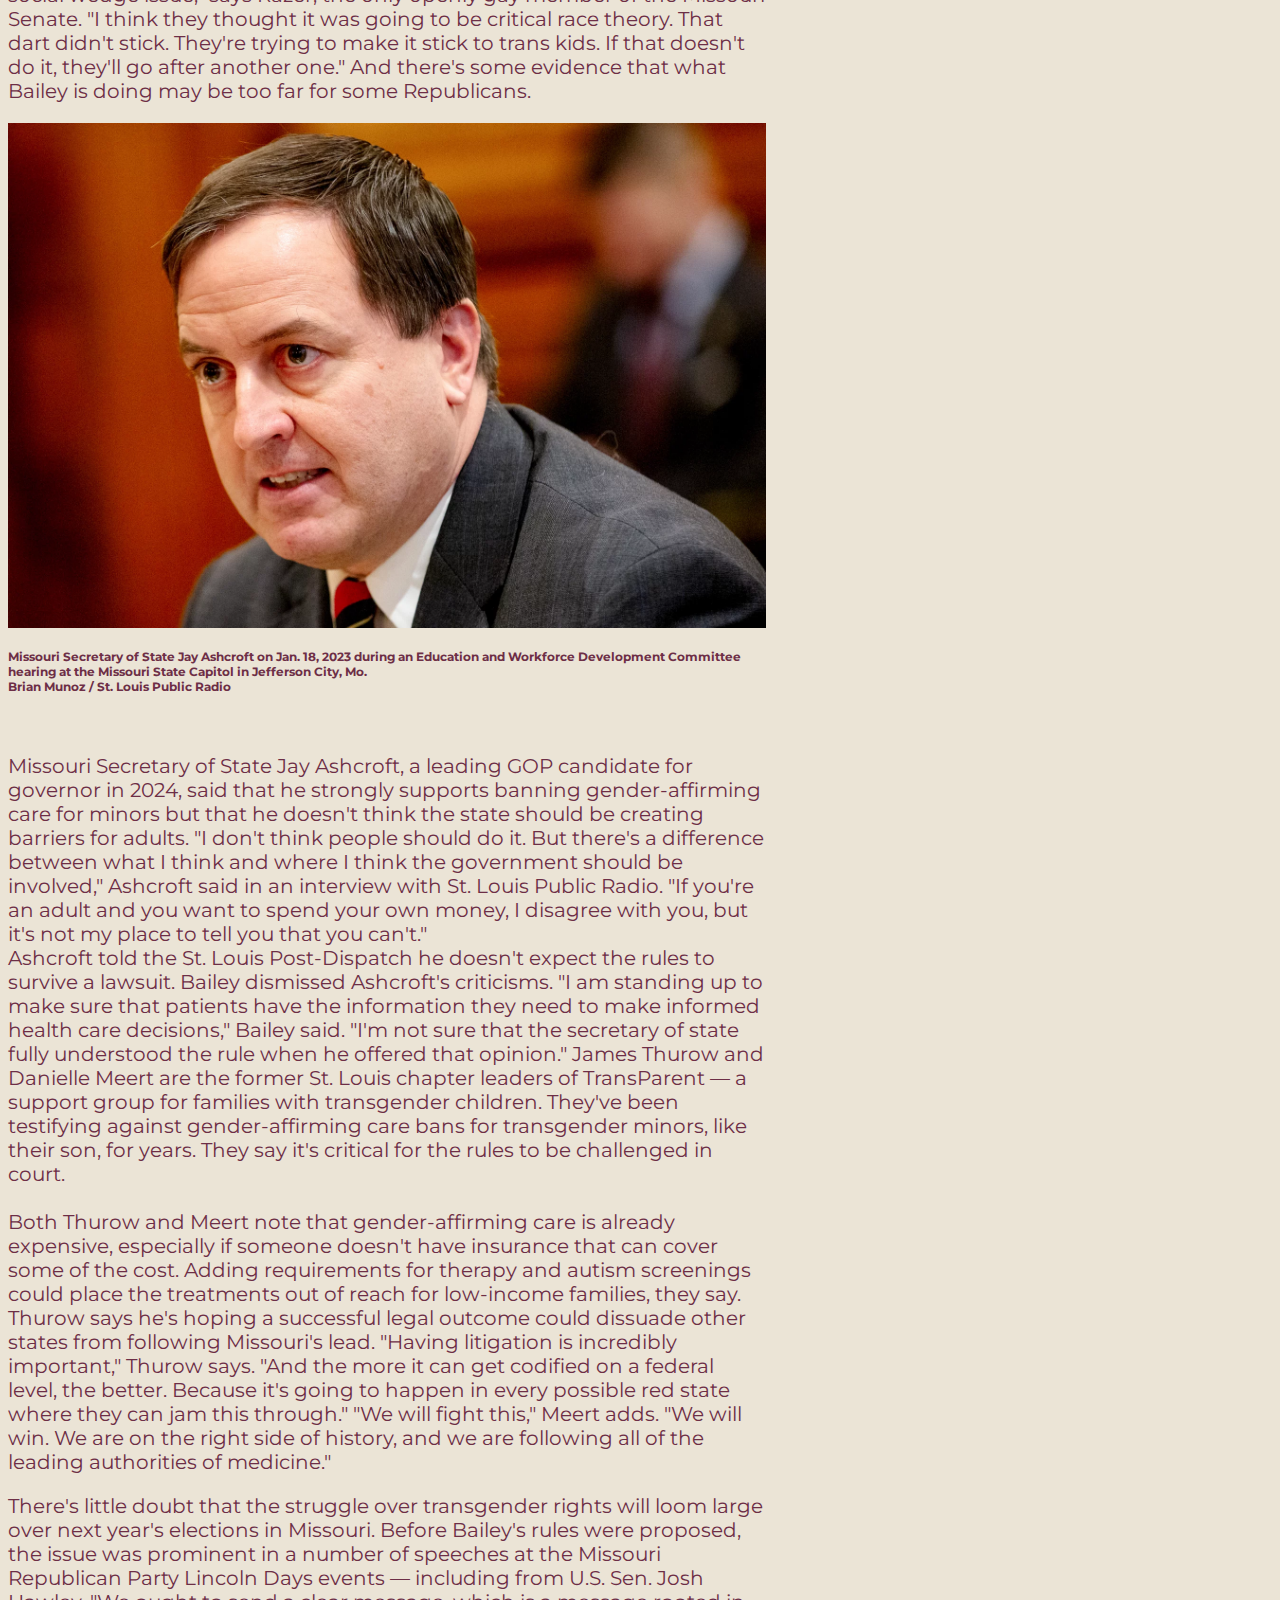
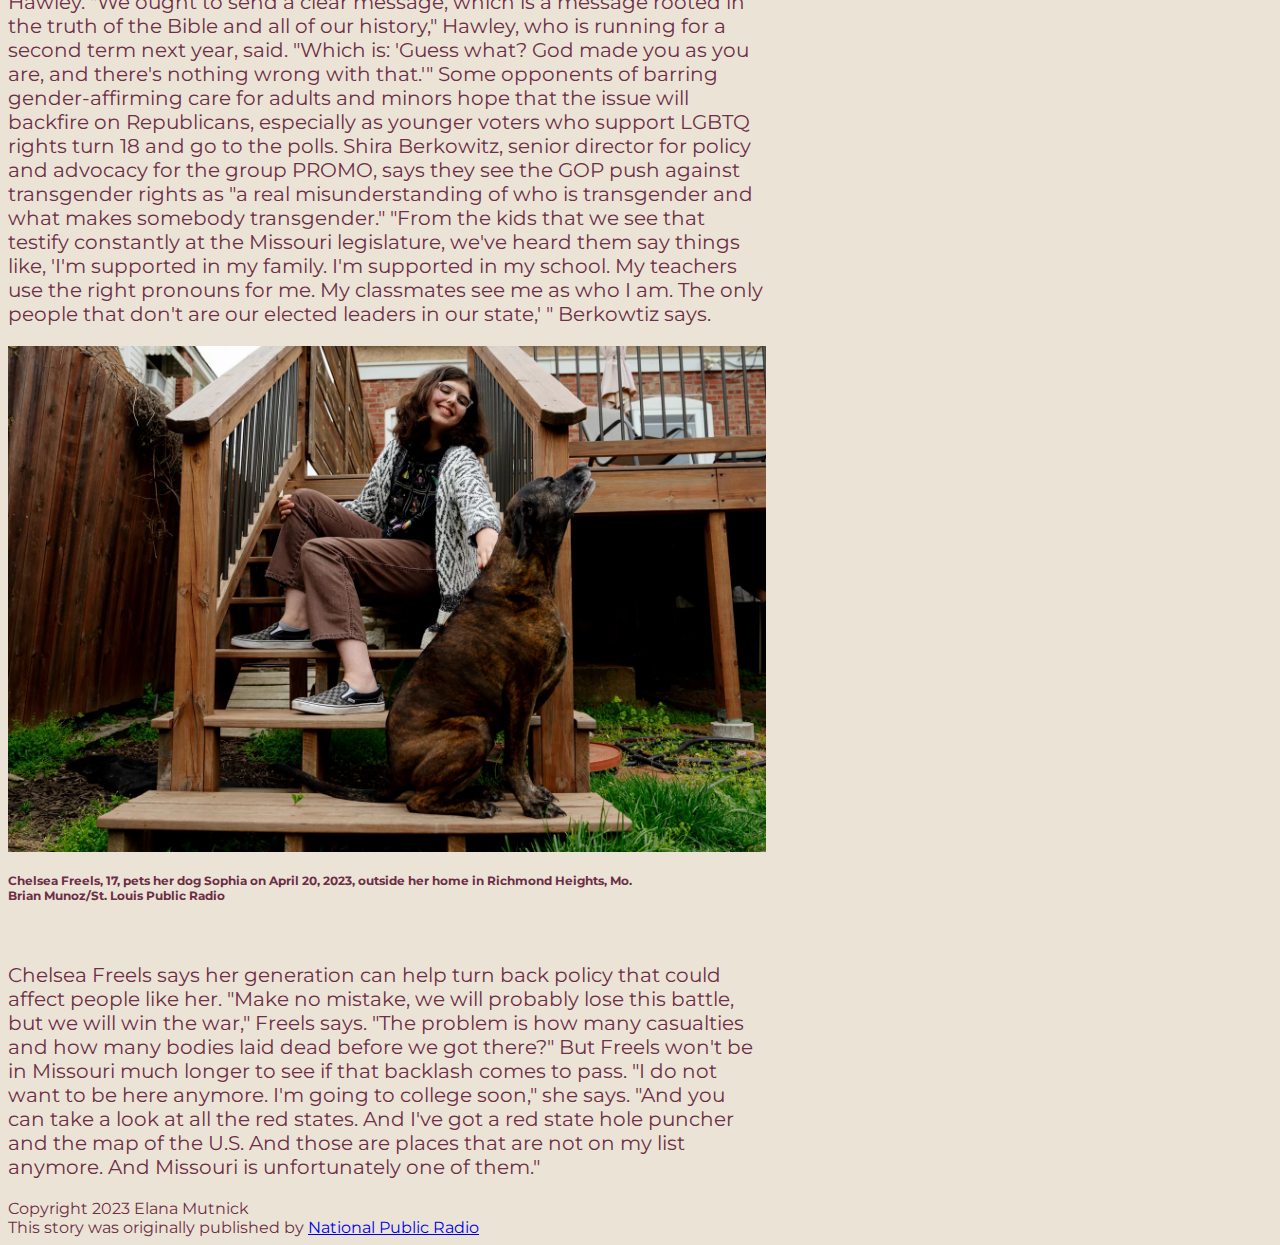
==== commit 22f1b358: "final project" ====
--- a/final-project/index.html
+++ b/final-project/index.html
@@ -4,7 +4,7 @@
 <head>
 <meta charset="utf-8">
 <meta name="viewport" content="width=device-width, initial-scale=1, shrink-to-fit=no">
-<meta name="description" content="This story is about the state of Missouri restricting gender-affirming care for transgender adults, and how people feel about this. Seventeen year old Chelsea Freels says she feels targeted by policies restricting gender-affirming care and is nervous about these policies. The story is not to get people to turn back policy, but highlight the problem and get poeple to work together to share their views and hear their  voice.">
+<meta name="description" content="This story is about the state of Missouri restricting gender-affirming care for transgender adults, and how people feel about this. Seventeen year old Chelsea Freels says she feels targeted by policies restricting gender-affirming care and is nervous about these policies. The story is not to get people to turn back policy, but highlight the problem and get poeple to work together to share their views and hear their  voice. This ban moves far beyond a legislative decision to protect children and is described as an existential attack on transgender Missourians.">
     <title>Elana Mutnick Final Project</title>
     
 <!-- Bootstrap CSS and JavaScript -->
--- a/final-project/style.css
+++ b/final-project/style.css
@@ -5,7 +5,6 @@
 	font-size: 40px;
 	font-family: 'Montserrat', sans-serif;
 	font-weight: bold;
-	
 }
 	
 h3 {
@@ -14,17 +13,14 @@
 	font-family: 'Montserrat', sans-serif;
 	font-weight: bold;
 	font-size: 20px;
+}
 	
-
-	
-}
 h4 {
 	font-size: 12px;
 	color:#6D2E46;
 	font-family: 'Montserrat', sans-serif;
 	font-weight: bold;
 	background-color: #EBE4D6;
-
 }
 
 h6 {
@@ -68,7 +64,7 @@
 }
 	
 .byline {
-	font-size:25px;	
+	font-size:22px;	
 }
 	
 .parallax {
@@ -101,7 +97,6 @@
 .footer{
 	color:#6D2E46;
 	font-family: 'Montserrat', sans-serif;
-	
 }
 	
 }
@@ -122,21 +117,24 @@
 }
 
 @media (min-width:992px) {
-	.content {
-	width:60%;
-	}
-	.headertag {
-	background: rgba(0, 0, 0, 0.35);
-    height:29vh;	
+.content {
+width:60%;
 }
+
+.headertag {
+background: rgba(0, 0, 0, 0.35);
+height:29vh;	
+}
+	
 }
 
 @media (min-width:1200px) {
-	.content {
-	width:60%;
-	}
-	.headertag {
-	background: rgba(0, 0, 0, 0.35);
-    height:24vh;	
+.content {
+width:60%;
 }
+.headertag {
+background: rgba(0, 0, 0, 0.35);
+height:24vh;	
+}
+	
 }